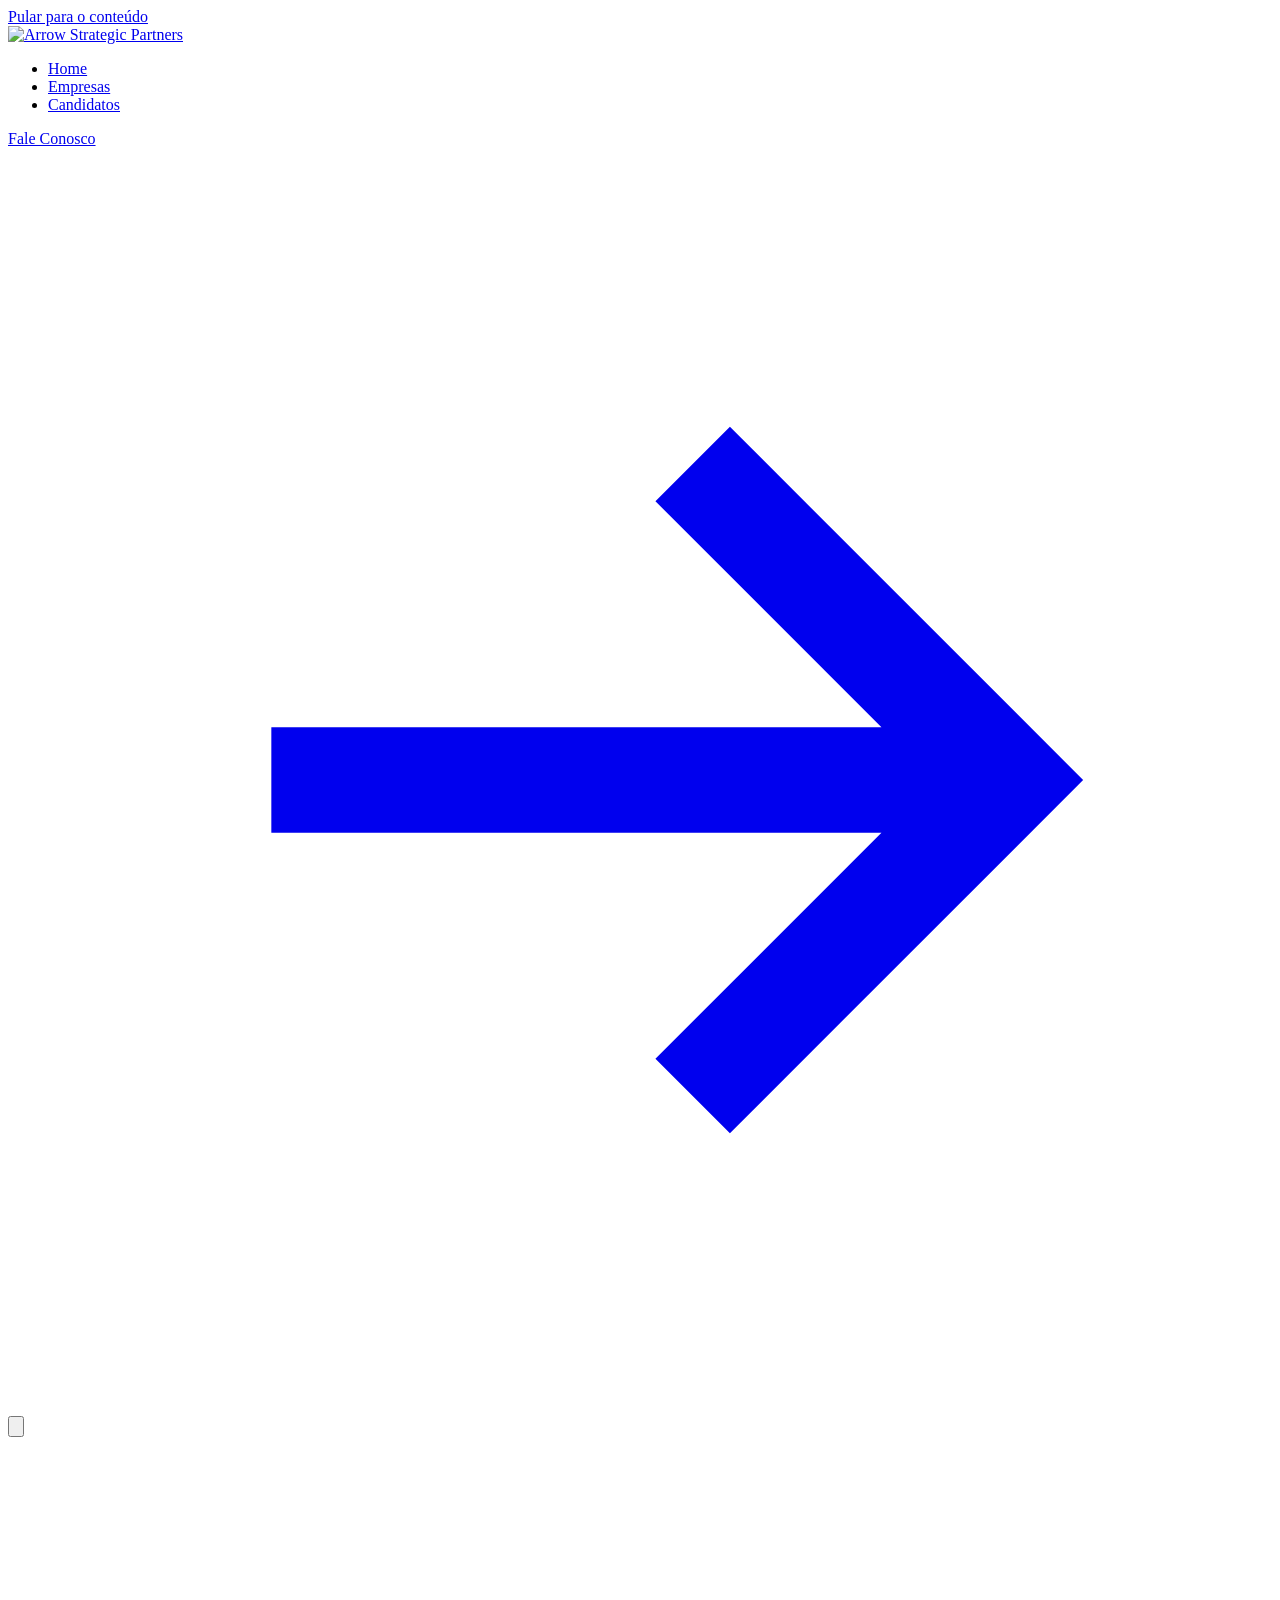
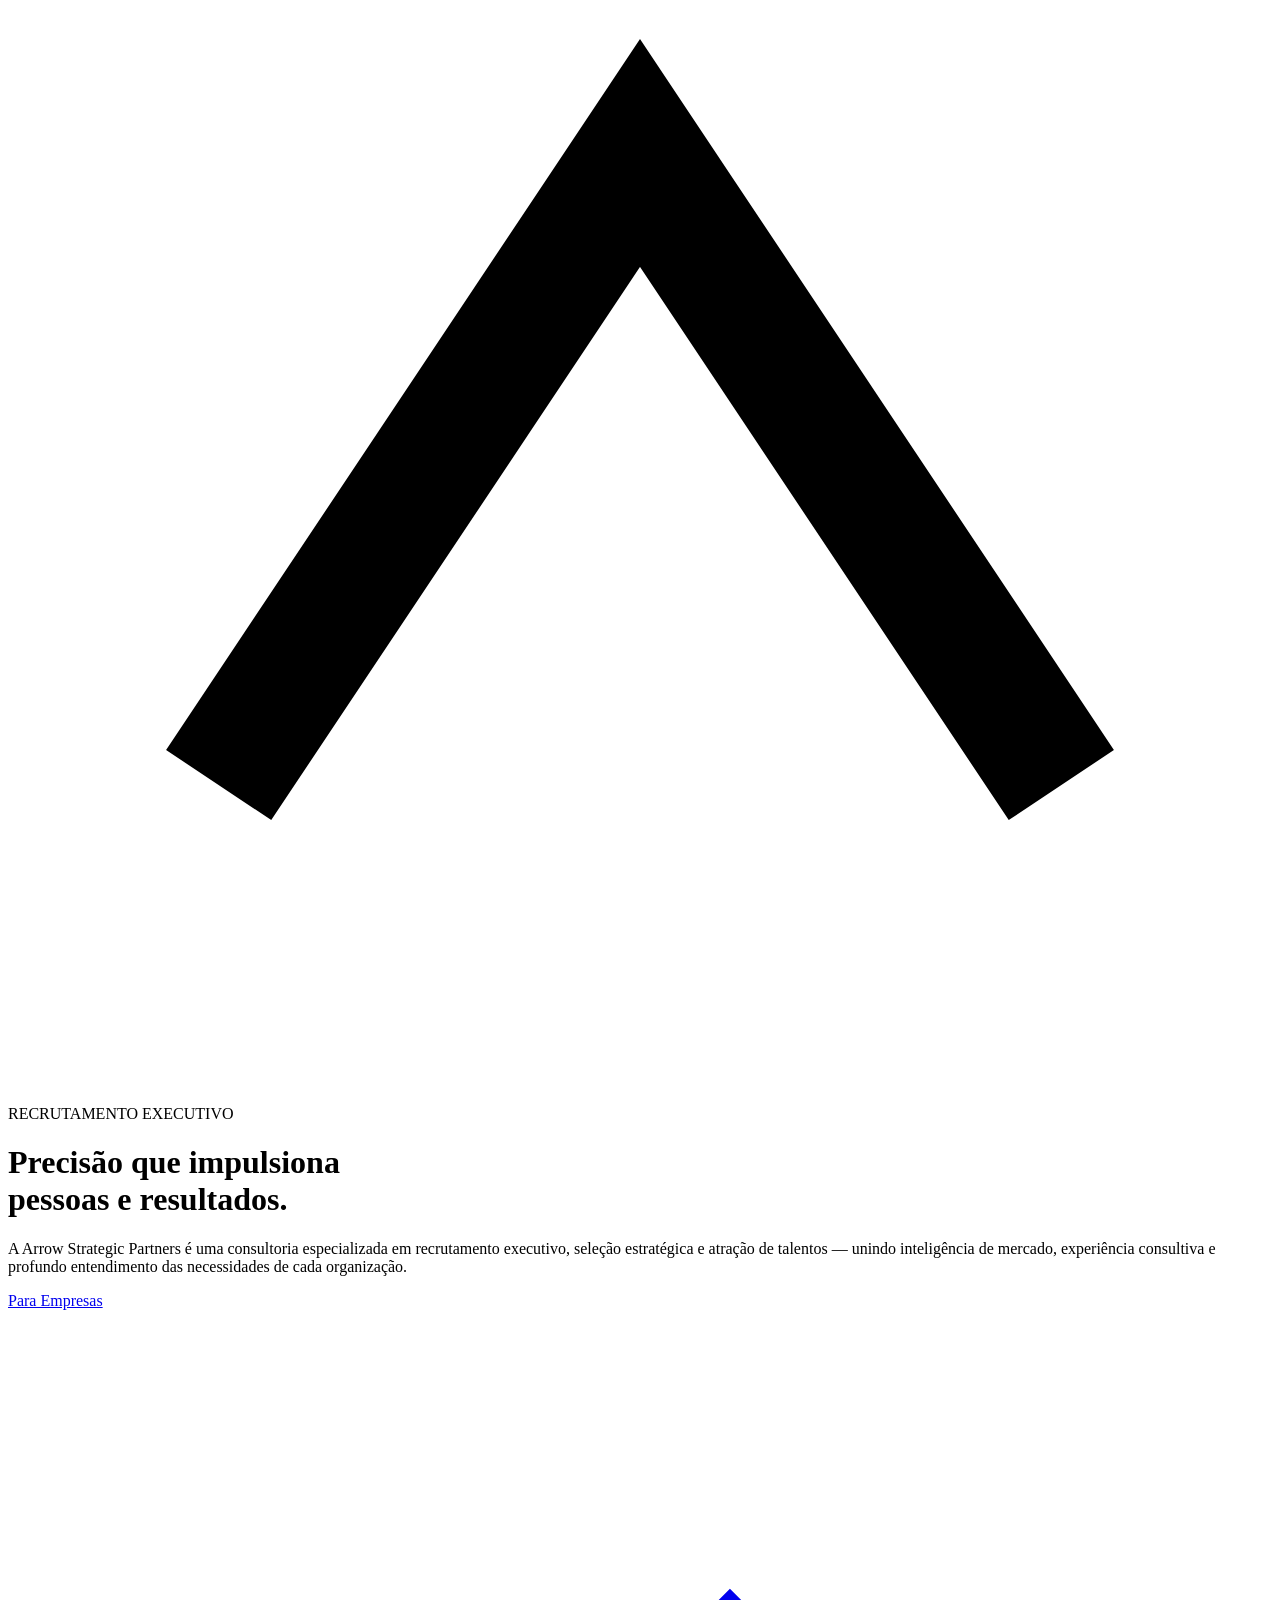
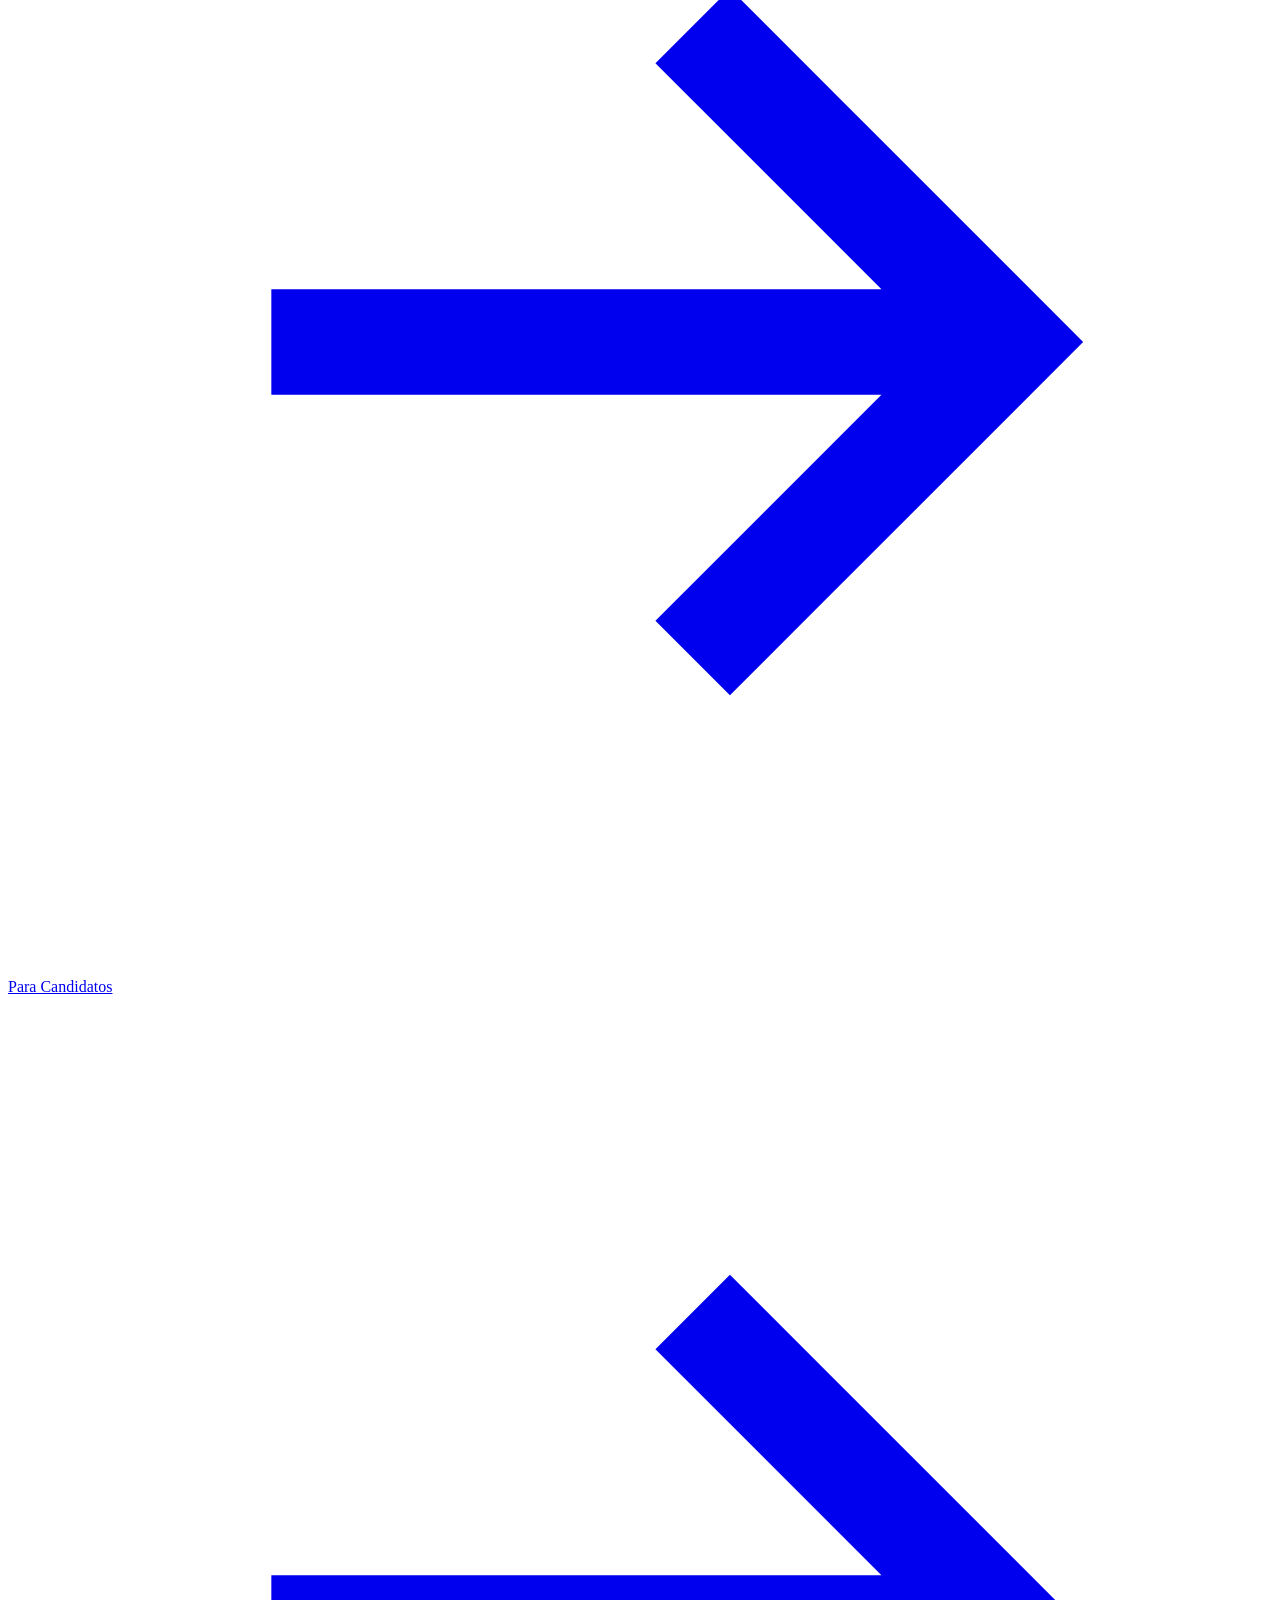
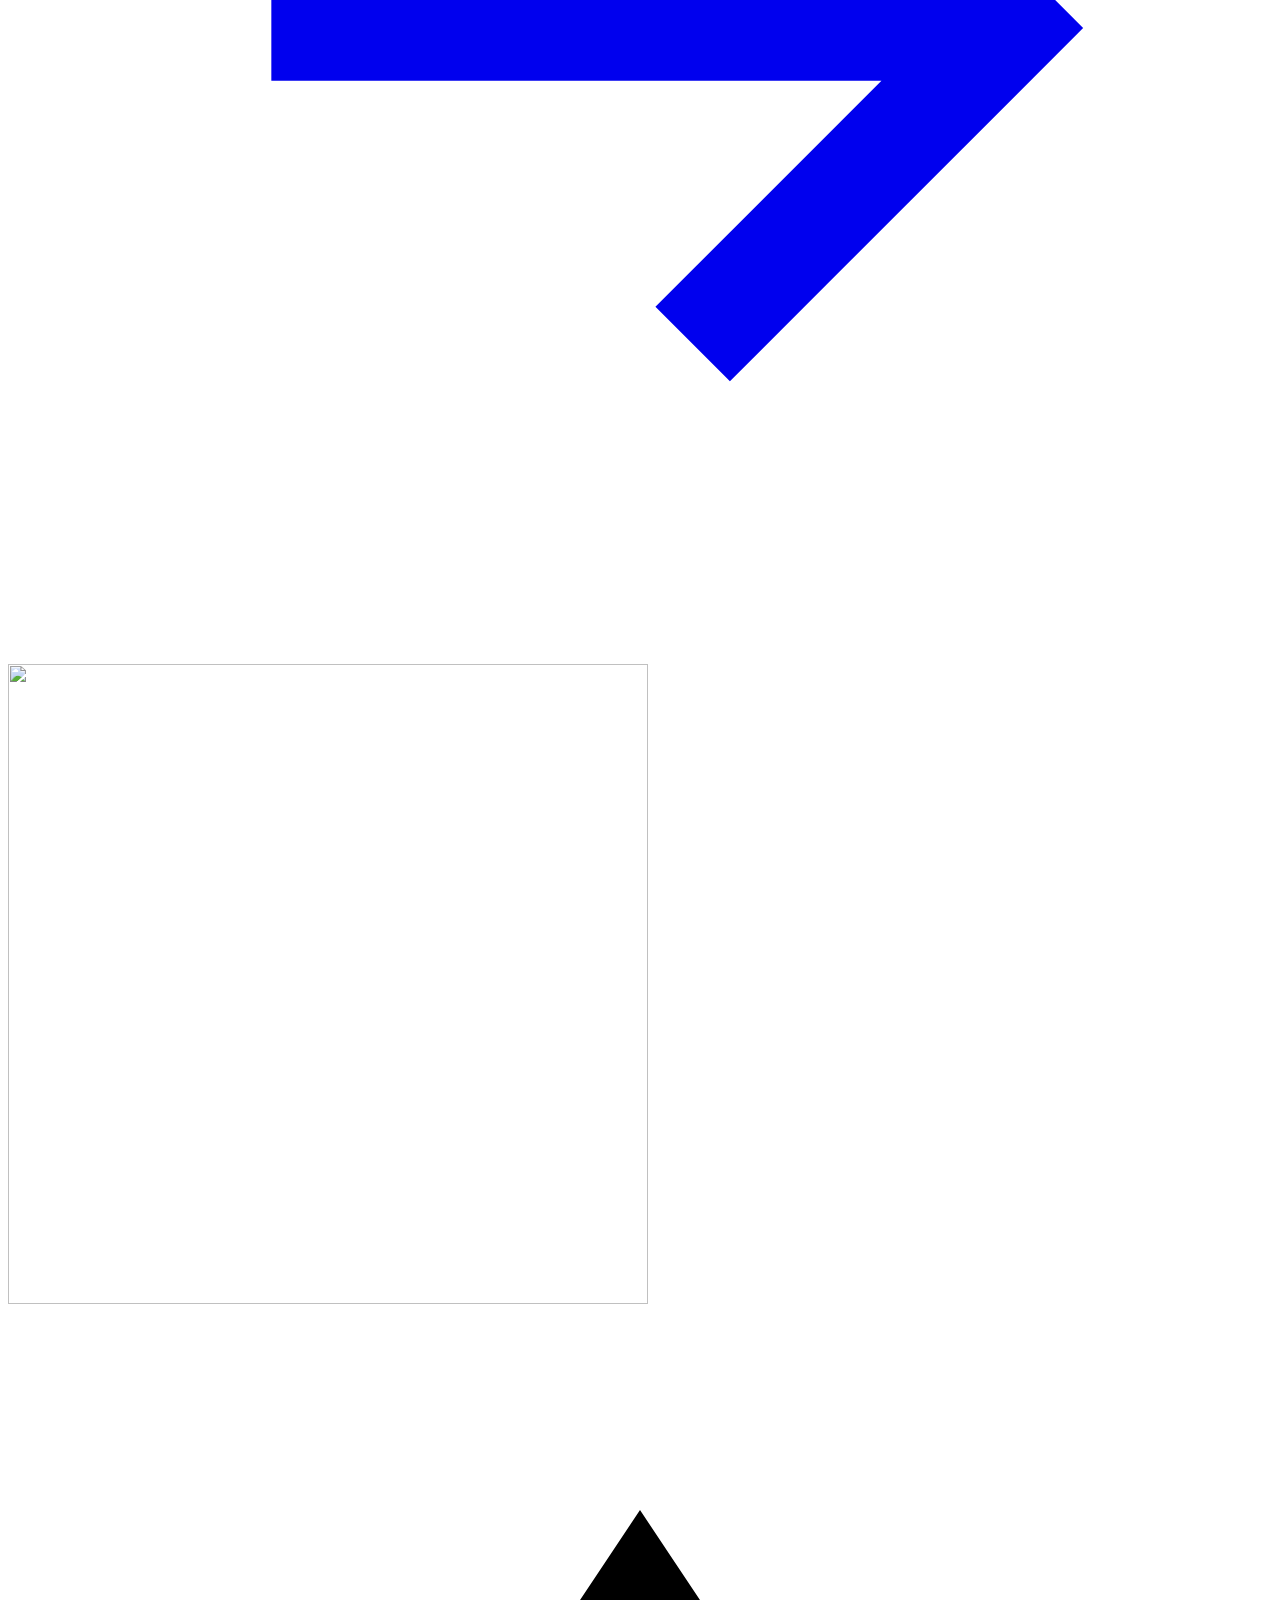
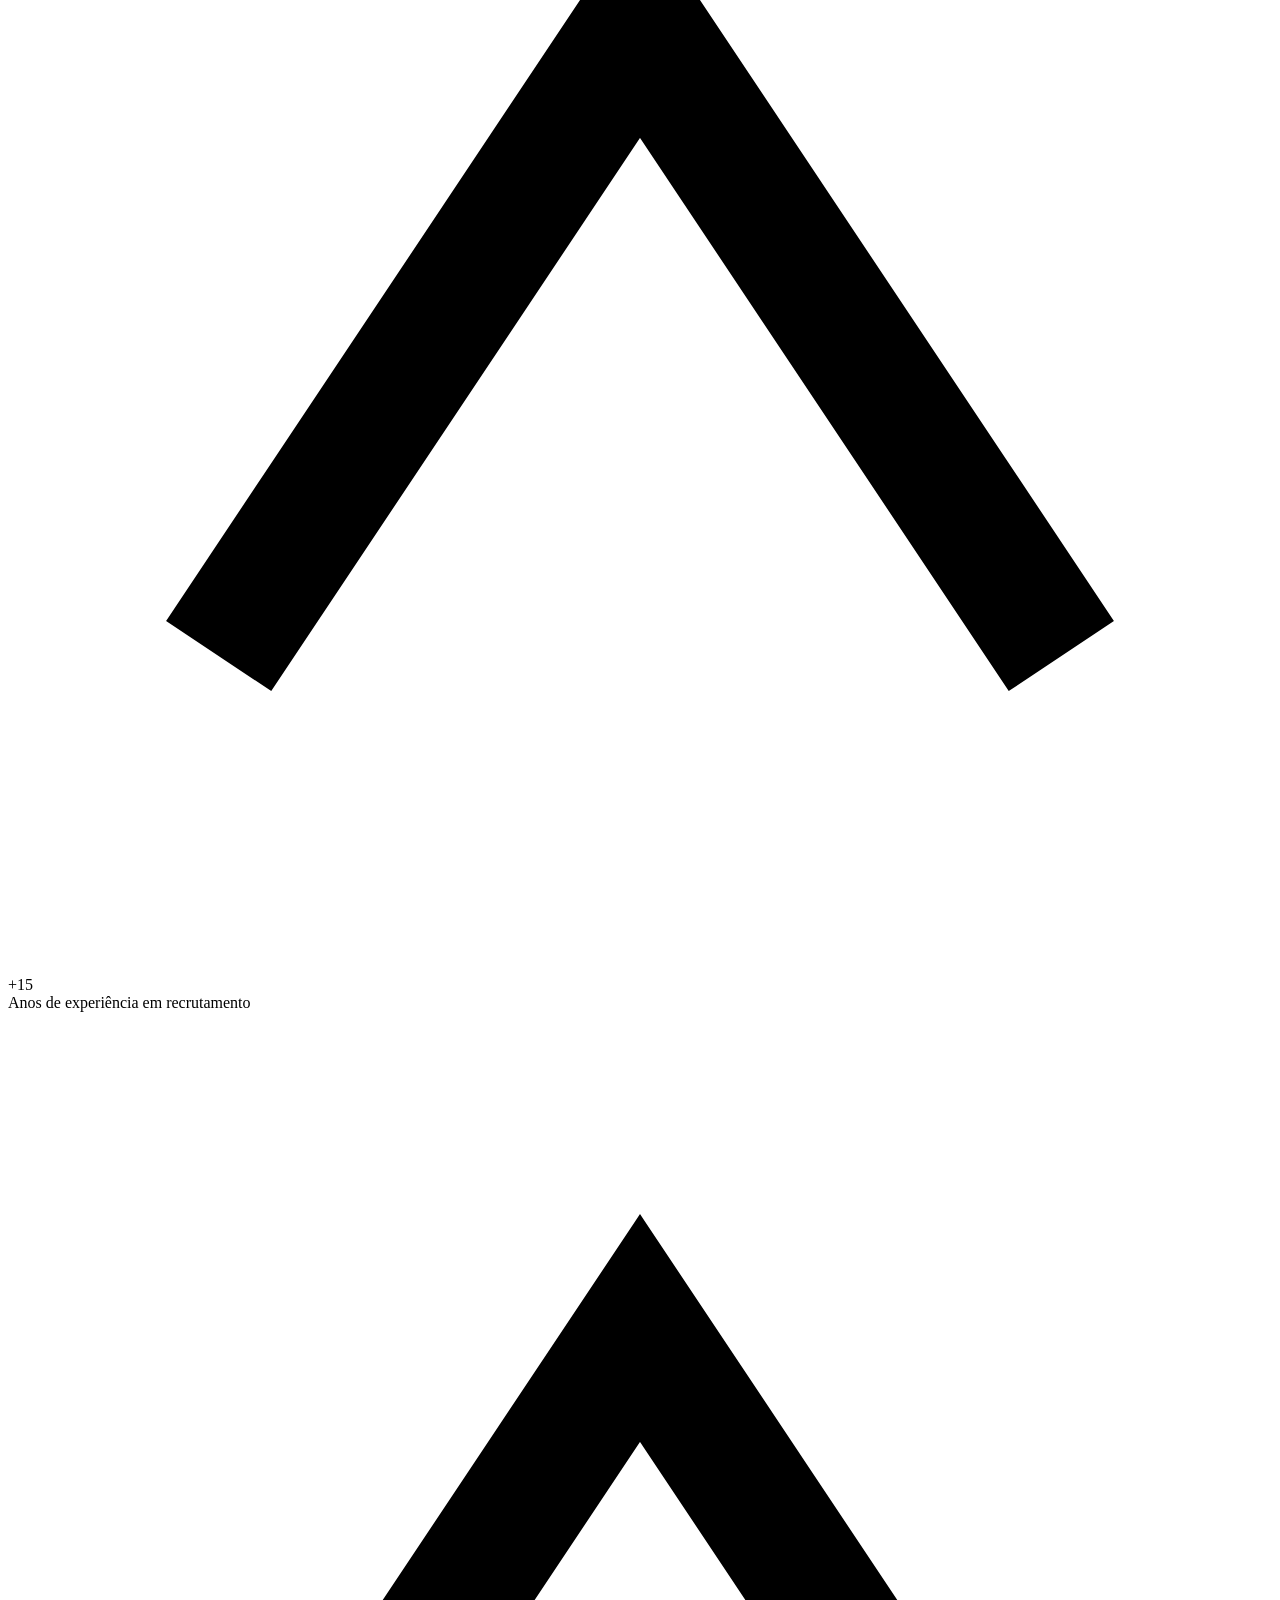
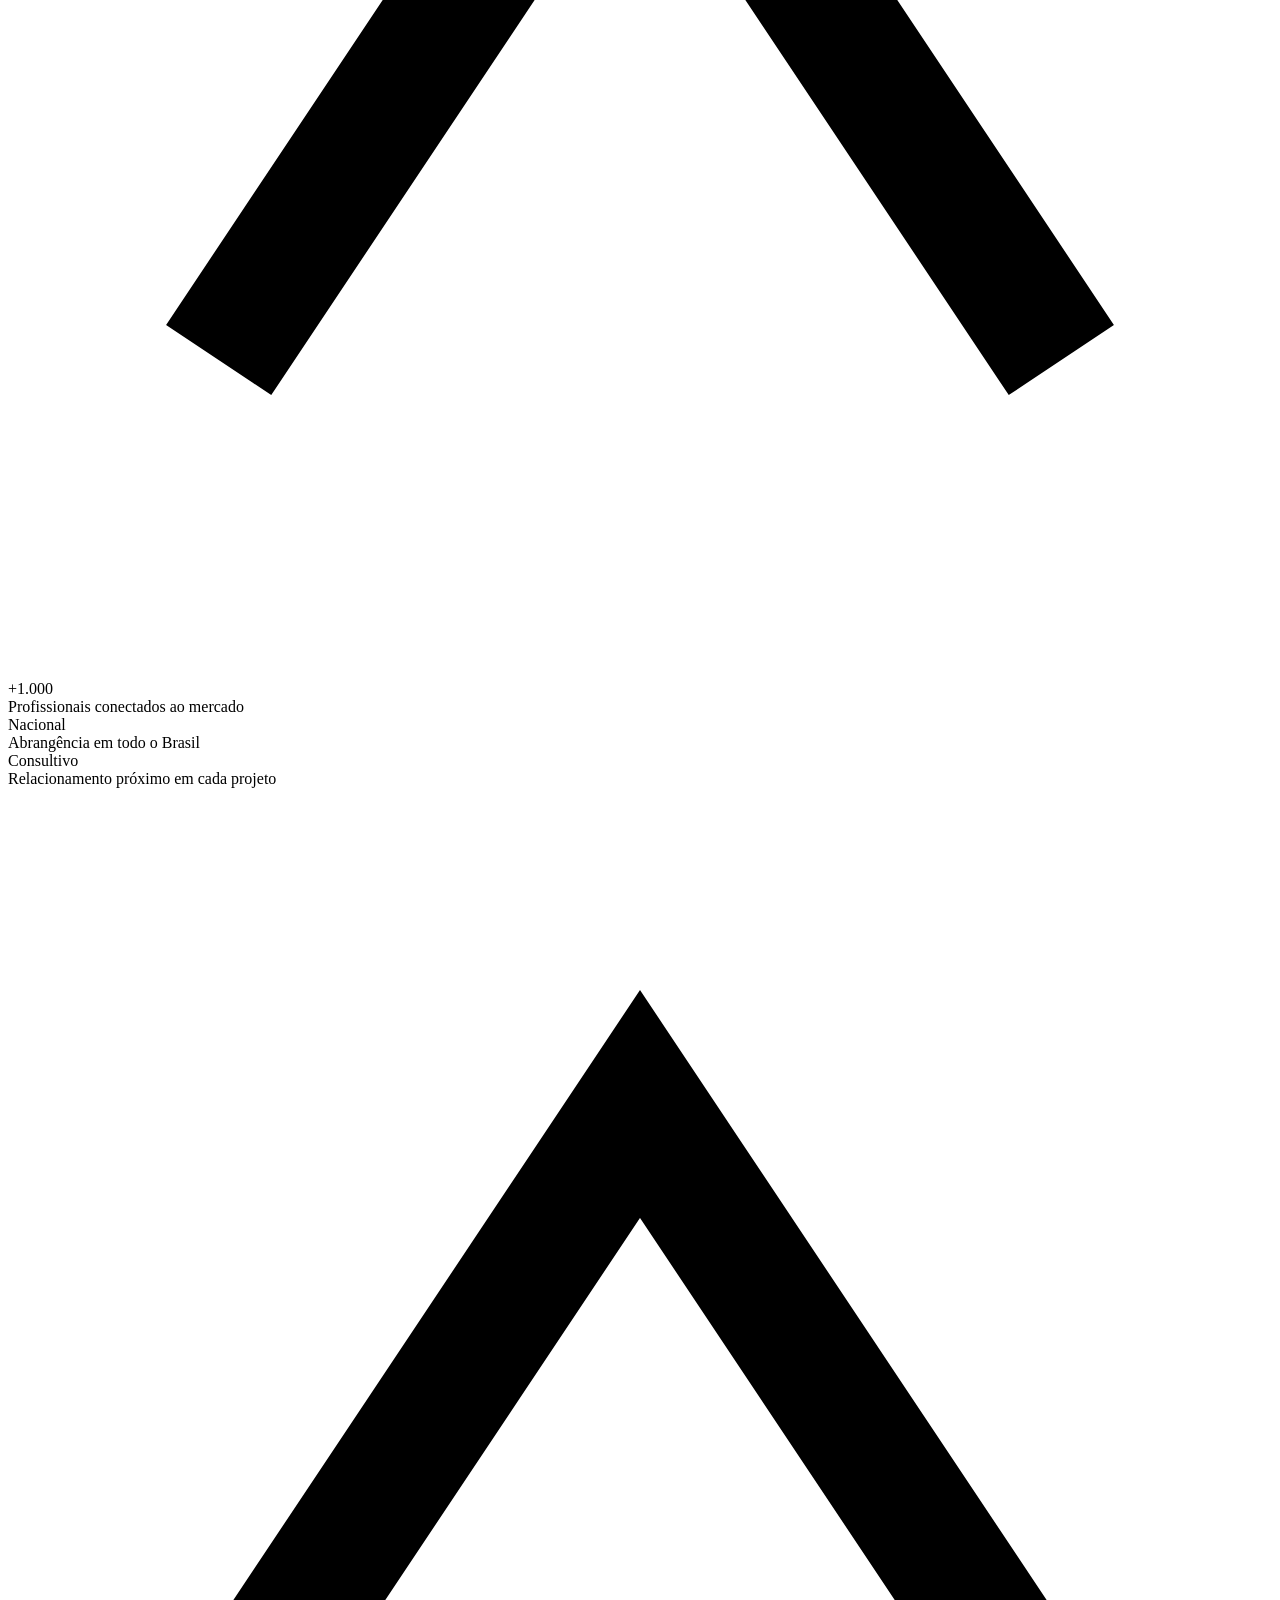
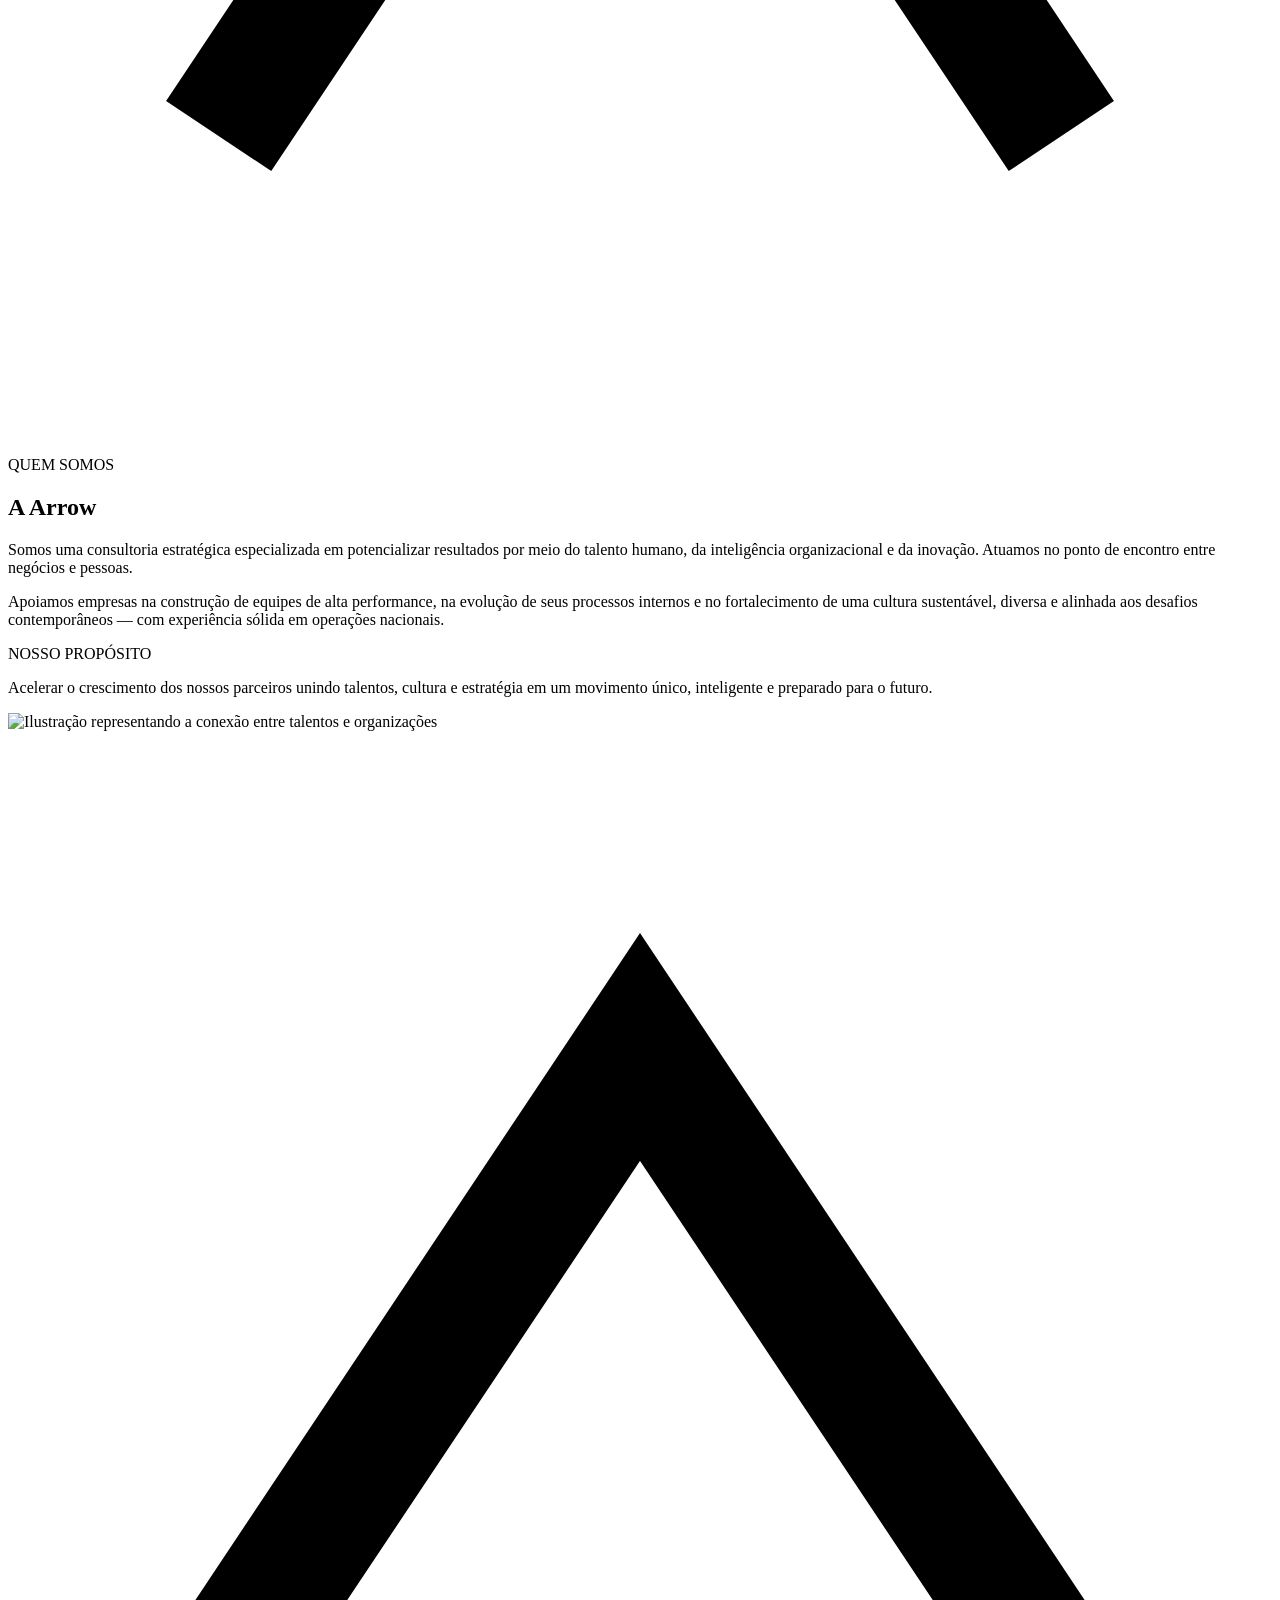
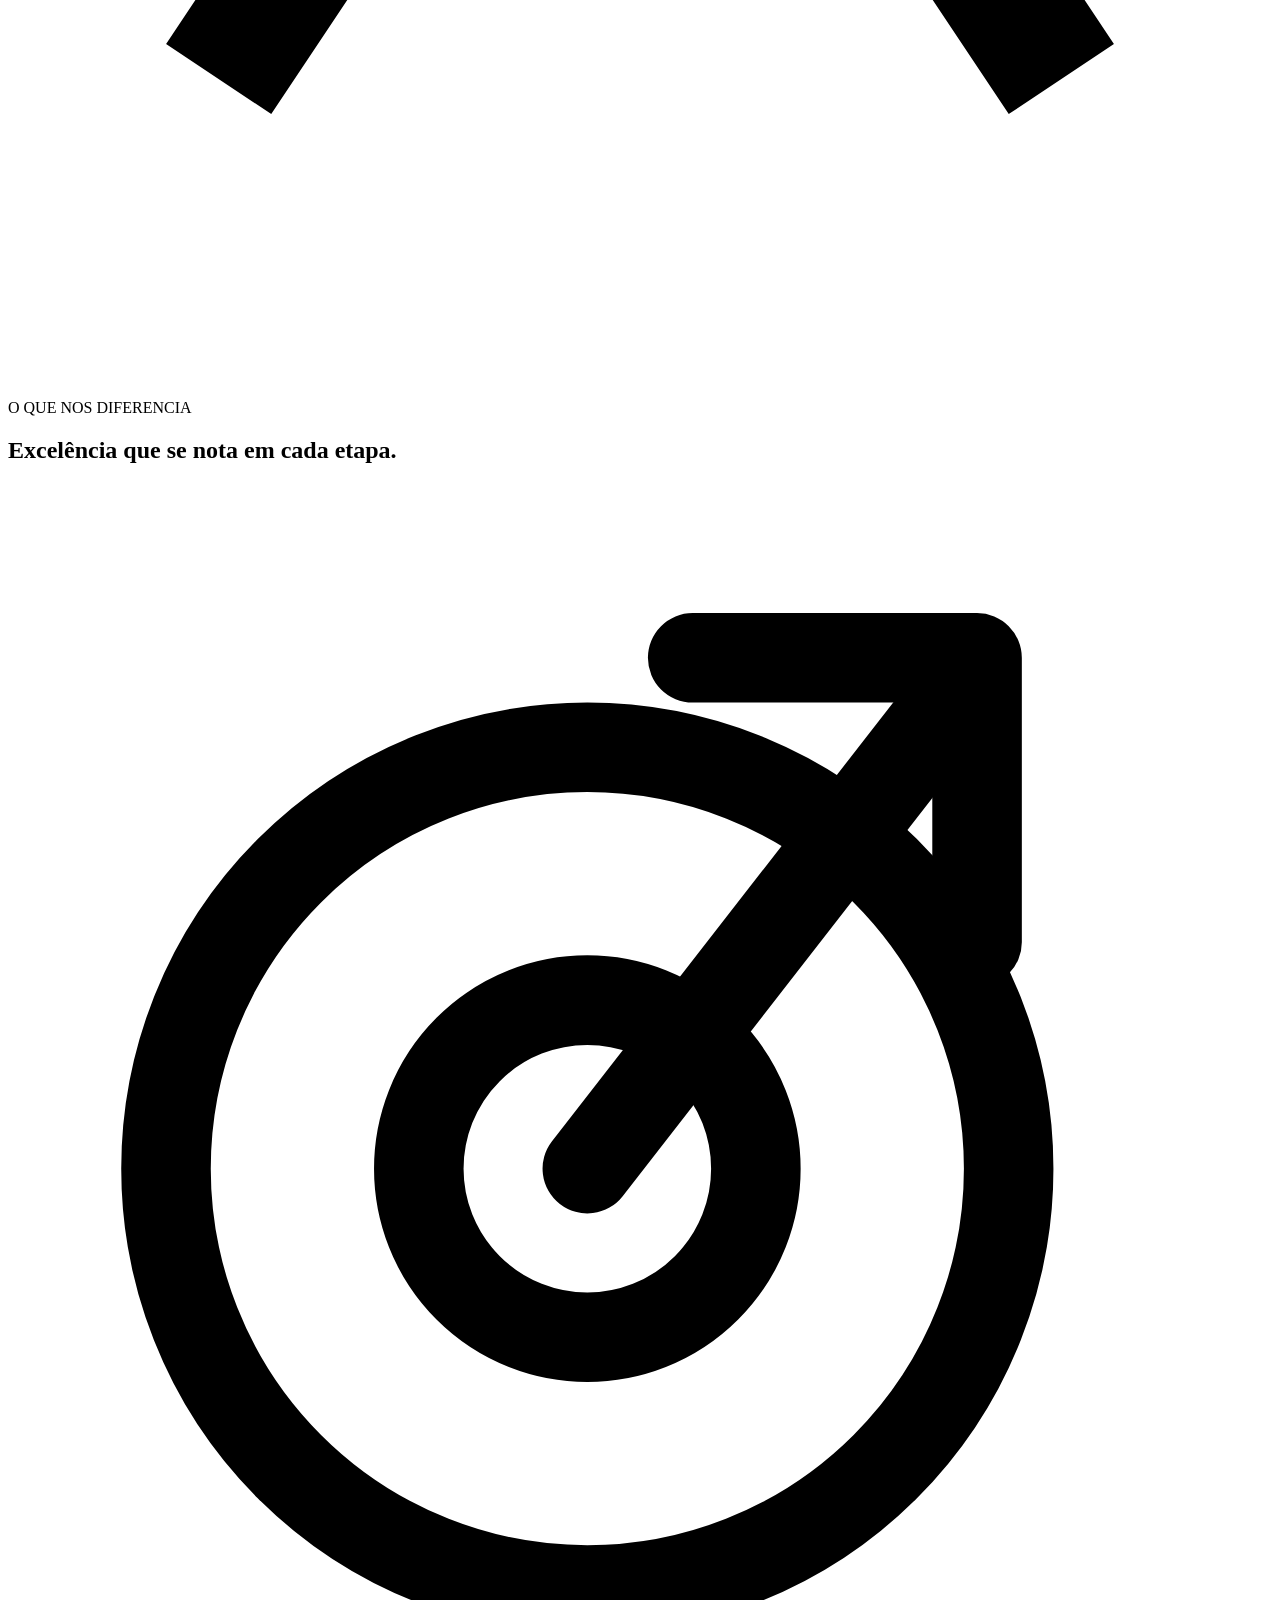
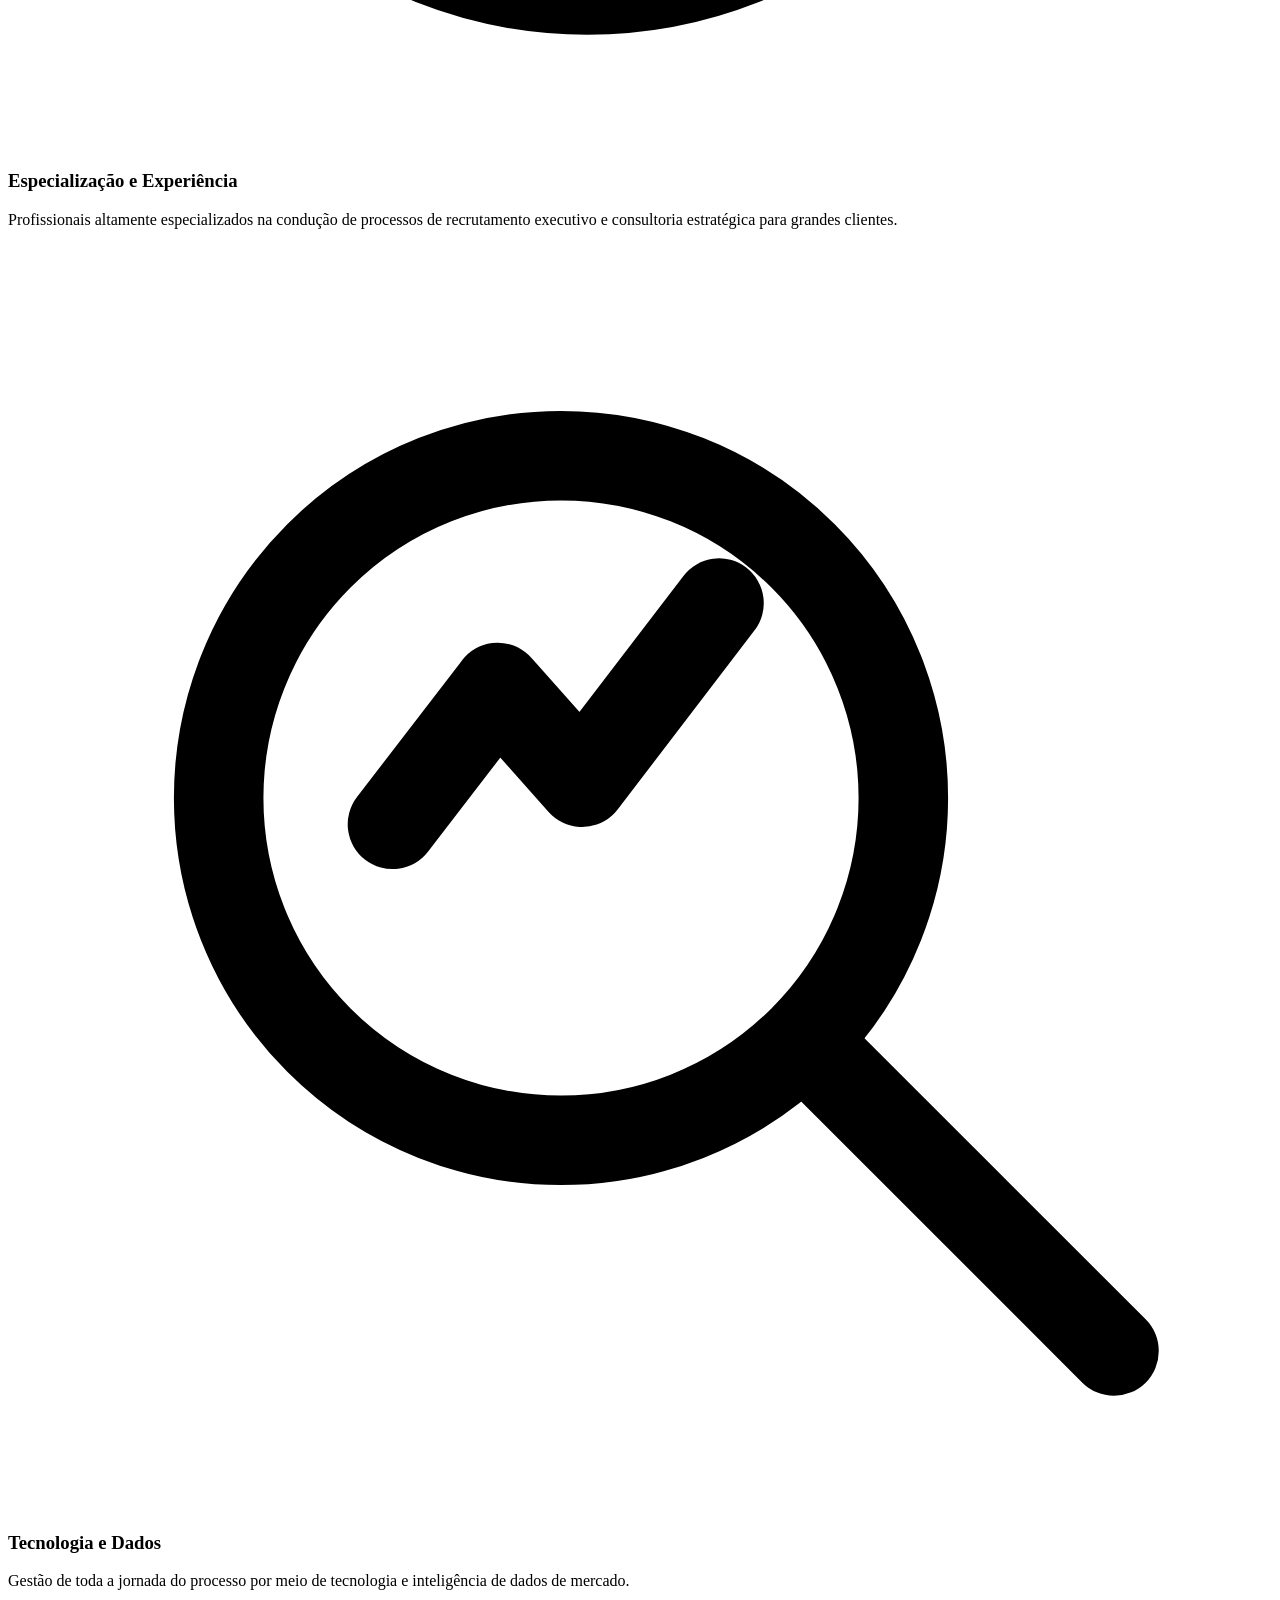
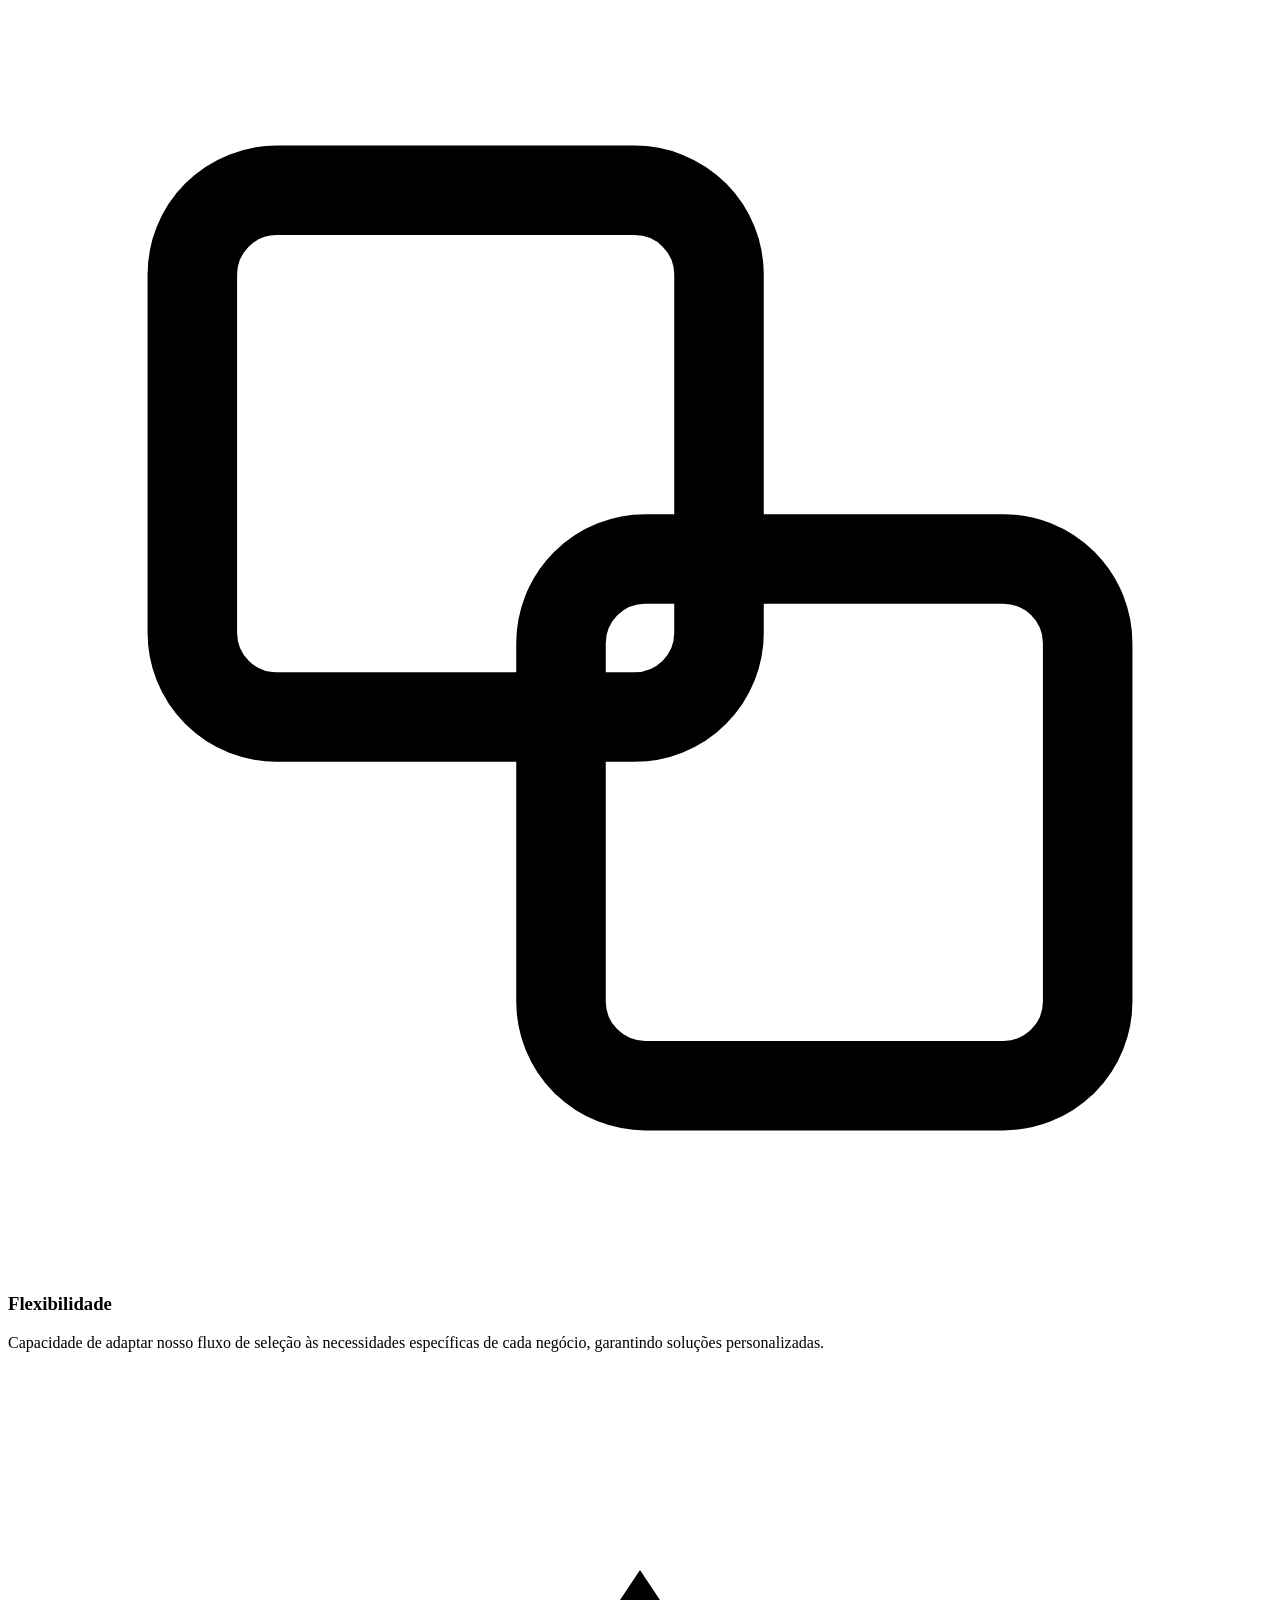
==== index.html @ 495501c6 "Add files via upload" ====
<!DOCTYPE html>
<html lang="pt-BR">
<head>
<meta charset="UTF-8">
<meta name="viewport" content="width=device-width, initial-scale=1.0">
<title>Arrow Strategic Partners | Recrutamento Executivo e Consultoria em R&amp;S</title>
<meta name="description" content="Consultoria especializada em recrutamento executivo, seleção estratégica e atração de talentos. +15 anos de experiência, atuação nacional e abordagem consultiva.">
<link rel="canonical" href="https://www.arrowsp.com.br/">

<!-- Open Graph / Social -->
<meta property="og:type" content="website">
<meta property="og:site_name" content="Arrow Strategic Partners">
<meta property="og:locale" content="pt_BR">
<meta property="og:title" content="Arrow Strategic Partners | Recrutamento Executivo">
<meta property="og:description" content="Precisão que impulsiona pessoas e resultados. Consultoria especializada em recrutamento executivo, seleção estratégica e atração de talentos.">
<meta property="og:url" content="https://www.arrowsp.com.br/">
<meta property="og:image" content="https://www.arrowsp.com.br/assets/og-image.jpg">
<meta name="twitter:card" content="summary_large_image">
<meta name="twitter:title" content="Arrow Strategic Partners | Recrutamento Executivo">
<meta name="twitter:description" content="Precisão que impulsiona pessoas e resultados.">
<meta name="twitter:image" content="https://www.arrowsp.com.br/assets/og-image.jpg">

<!-- Favicons -->
<link rel="icon" href="assets/favicon.ico" sizes="any">
<link rel="icon" href="assets/favicon-32x32.png" type="image/png" sizes="32x32">
<link rel="icon" href="assets/favicon-16x16.png" type="image/png" sizes="16x16">
<link rel="apple-touch-icon" href="assets/apple-touch-icon.png">
<meta name="theme-color" content="#152E48">

<link rel="preconnect" href="https://fonts.googleapis.com">
<link rel="preconnect" href="https://fonts.gstatic.com" crossorigin>
<link href="https://fonts.googleapis.com/css2?family=Fraunces:ital,opsz,wght@0,9..144,400;0,9..144,500;0,9..144,600;1,9..144,500&family=Cinzel:wght@500;600&family=Inter:wght@400;500;600;700&display=swap" rel="stylesheet">
<link rel="stylesheet" href="css/style.css">

<script type="application/ld+json">
{
  "@context": "https://schema.org",
  "@type": "EmploymentAgency",
  "name": "Arrow Strategic Partners",
  "alternateName": "Arrow SP",
  "url": "https://www.arrowsp.com.br/",
  "logo": "https://www.arrowsp.com.br/assets/logo.png",
  "image": "https://www.arrowsp.com.br/assets/og-image.jpg",
  "description": "Consultoria especializada em recrutamento executivo, seleção estratégica e atração de talentos.",
  "telephone": "+5511933197333",
  "email": "consultoria@arrowsp.com.br",
  "areaServed": { "@type": "Country", "name": "Brasil" },
  "sameAs": ["https://www.linkedin.com/company/arrow-strategic-partners/"]
}
</script>
</head>
<body>

<a class="skip-link" href="#main">Pular para o conteúdo</a>

<header class="site-header">
  <div class="header-inner">
    <a class="brand" href="index.html" aria-label="Arrow Strategic Partners — página inicial">
      <img src="assets/logo.png" alt="Arrow Strategic Partners" width="228" height="152" style="height:38px;width:auto;">
    </a>
    <nav class="main-nav" id="mainNav" aria-label="Navegação principal">
      <ul class="nav-links">
        <li><a href="index.html" aria-current="page">Home</a></li>
        <li><a href="empresas.html">Empresas</a></li>
        <li><a href="candidatos.html">Candidatos</a></li>
      </ul>
      <div class="header-cta">
        <a class="btn btn-gold btn-sm" href="https://wa.me/5511933197333" target="_blank" rel="noopener">
          Fale Conosco
          <svg viewBox="0 0 24 24" fill="none" stroke="currentColor" stroke-width="2"><path d="M5 12h14M13 6l6 6-6 6"/></svg>
        </a>
      </div>
    </nav>
    <button class="menu-toggle" id="menuToggle" aria-label="Abrir menu" aria-expanded="false" aria-controls="mainNav">
      <svg viewBox="0 0 24 24" fill="none" stroke="currentColor" stroke-width="2"><path d="M3 6h18M3 12h18M3 18h18"/></svg>
    </button>
  </div>
</header>

<main id="main">

  <div class="hero">
    <div class="wrap hero-inner">
      <span class="eyebrow">
        <svg viewBox="0 0 24 24" fill="none" stroke="currentColor" stroke-width="2.4"><path d="M4 18L12 6l8 12"/></svg>
        RECRUTAMENTO EXECUTIVO
      </span>
      <h1>Precisão que impulsiona<br>pessoas e resultados.</h1>
      <p class="lead">A Arrow Strategic Partners é uma consultoria especializada em recrutamento executivo, seleção estratégica e atração de talentos — unindo inteligência de mercado, experiência consultiva e profundo entendimento das necessidades de cada organização.</p>
      <div class="hero-ctas">
        <a class="btn btn-primary" href="empresas.html">
          Para Empresas
          <svg viewBox="0 0 24 24" fill="none" stroke="currentColor" stroke-width="2"><path d="M5 12h14M13 6l6 6-6 6"/></svg>
        </a>
        <a class="btn btn-outline" href="candidatos.html">
          Para Candidatos
          <svg viewBox="0 0 24 24" fill="none" stroke="currentColor" stroke-width="2"><path d="M5 12h14M13 6l6 6-6 6"/></svg>
        </a>
      </div>
    </div>
    <img class="hero-mark" src="assets/img/hero-pattern.svg" alt="" aria-hidden="true" width="640" height="640">
  </div>

  <div class="stats-strip">
    <div class="stats-grid">
      <div class="stat-item">
        <div class="stat-num"><svg viewBox="0 0 24 24" fill="none" stroke="currentColor" stroke-width="2.4"><path d="M4 18L12 6l8 12"/></svg>+15</div>
        <div class="stat-label">Anos de experiência em recrutamento</div>
      </div>
      <div class="stat-item">
        <div class="stat-num"><svg viewBox="0 0 24 24" fill="none" stroke="currentColor" stroke-width="2.4"><path d="M4 18L12 6l8 12"/></svg>+1.000</div>
        <div class="stat-label">Profissionais conectados ao mercado</div>
      </div>
      <div class="stat-item">
        <div class="stat-num">Nacional</div>
        <div class="stat-label">Abrangência em todo o Brasil</div>
      </div>
      <div class="stat-item">
        <div class="stat-num">Consultivo</div>
        <div class="stat-label">Relacionamento próximo em cada projeto</div>
      </div>
    </div>
  </div>

  <section>
    <div class="wrap about-grid">
      <div>
        <span class="eyebrow">
          <svg viewBox="0 0 24 24" fill="none" stroke="currentColor" stroke-width="2.4"><path d="M4 18L12 6l8 12"/></svg>
          QUEM SOMOS
        </span>
        <h2>A Arrow</h2>
        <p>Somos uma consultoria estratégica especializada em potencializar resultados por meio do talento humano, da inteligência organizacional e da inovação. Atuamos no ponto de encontro entre negócios e pessoas.</p>
        <p>Apoiamos empresas na construção de equipes de alta performance, na evolução de seus processos internos e no fortalecimento de uma cultura sustentável, diversa e alinhada aos desafios contemporâneos — com experiência sólida em operações nacionais.</p>
        <div class="purpose-card">
          <span class="eyebrow">NOSSO PROPÓSITO</span>
          <p>Acelerar o crescimento dos nossos parceiros unindo talentos, cultura e estratégia em um movimento único, inteligente e preparado para o futuro.</p>
        </div>
      </div>
      <div class="about-media">
        <img src="assets/img/about-network.svg" alt="Ilustração representando a conexão entre talentos e organizações" width="480" height="420">
      </div>
    </div>
  </section>

  <section class="band-dark">
    <div class="wrap">
      <div class="section-head">
        <span class="eyebrow on-dark">
          <svg viewBox="0 0 24 24" fill="none" stroke="currentColor" stroke-width="2.4"><path d="M4 18L12 6l8 12"/></svg>
          O QUE NOS DIFERENCIA
        </span>
        <h2>Excelência que se nota em cada etapa.</h2>
      </div>
      <div class="cards-3">
        <div class="diff-card">
          <div class="icon-badge on-dark">
            <svg viewBox="0 0 24 24" fill="none" stroke="currentColor" stroke-width="1.7" stroke-linecap="round" stroke-linejoin="round"><circle cx="11" cy="13" r="8"/><circle cx="11" cy="13" r="3.2"/><path d="M11 13 18 4"/><path d="M13 3.3 18.4 3.3 18.4 8.7"/></svg>
          </div>
          <h3>Especialização e Experiência</h3>
          <p>Profissionais altamente especializados na condução de processos de recrutamento executivo e consultoria estratégica para grandes clientes.</p>
        </div>
        <div class="diff-card">
          <div class="icon-badge on-dark">
            <svg viewBox="0 0 24 24" fill="none" stroke="currentColor" stroke-width="1.7" stroke-linecap="round" stroke-linejoin="round"><circle cx="10.5" cy="10.5" r="6.5"/><path d="M15.3 15.3 21 21"/><path d="M7.3 11l2-2.6 1.6 1.8 2.6-3.4"/></svg>
          </div>
          <h3>Tecnologia e Dados</h3>
          <p>Gestão de toda a jornada do processo por meio de tecnologia e inteligência de dados de mercado.</p>
        </div>
        <div class="diff-card">
          <div class="icon-badge on-dark">
            <svg viewBox="0 0 24 24" fill="none" stroke="currentColor" stroke-width="1.7" stroke-linecap="round" stroke-linejoin="round"><rect x="3.5" y="3.5" width="10" height="10" rx="1.6"/><rect x="10.5" y="10.5" width="10" height="10" rx="1.6"/></svg>
          </div>
          <h3>Flexibilidade</h3>
          <p>Capacidade de adaptar nosso fluxo de seleção às necessidades específicas de cada negócio, garantindo soluções personalizadas.</p>
        </div>
      </div>
    </div>
  </section>

  <section class="bg-soft">
    <div class="wrap">
      <div class="section-head">
        <span class="eyebrow">
          <svg viewBox="0 0 24 24" fill="none" stroke="currentColor" stroke-width="2.4"><path d="M4 18L12 6l8 12"/></svg>
          SETORES DE ATUAÇÃO
        </span>
        <h2>Mercados que atendemos.</h2>
      </div>
      <div class="cards-4">
        <div class="sector-card">
          <div class="sector-media"><img src="assets/img/sector-tecnologia.svg" alt="Setor de Tecnologia e Digital" width="400" height="300" loading="lazy"></div>
          <div class="sector-body"><h3>Tecnologia &amp; Digital</h3></div>
        </div>
        <div class="sector-card">
          <div class="sector-media"><img src="assets/img/sector-financas.svg" alt="Setor de Finanças e Serviços" width="400" height="300" loading="lazy"></div>
          <div class="sector-body"><h3>Finanças &amp; Serviços</h3></div>
        </div>
        <div class="sector-card">
          <div class="sector-media"><img src="assets/img/sector-industria.svg" alt="Setor de Indústria e Engenharia" width="400" height="300" loading="lazy"></div>
          <div class="sector-body"><h3>Indústria &amp; Engenharia</h3></div>
        </div>
        <div class="sector-card">
          <div class="sector-media"><img src="assets/img/sector-varejo.svg" alt="Setor de Varejo e Consumo" width="400" height="300" loading="lazy"></div>
          <div class="sector-body"><h3>Varejo &amp; Consumo</h3></div>
        </div>
      </div>
    </div>
  </section>

  <section>
    <div class="wrap">
      <div class="section-head">
        <span class="eyebrow">
          <svg viewBox="0 0 24 24" fill="none" stroke="currentColor" stroke-width="2.4"><path d="M4 18L12 6l8 12"/></svg>
          VAMOS CONVERSAR?
        </span>
        <h2>Estamos prontos para entender os desafios da sua empresa.</h2>
        <p>Apresentamos soluções personalizadas para impulsionar seus resultados através do talento humano.</p>
      </div>
      <div class="contact-grid">
        <a class="contact-card" href="https://wa.me/5511933197333" target="_blank" rel="noopener">
          <span class="icon-wrap"><svg viewBox="0 0 24 24" fill="currentColor"><path d="M12 2a10 10 0 0 0-8.6 15.1L2 22l5.1-1.3A10 10 0 1 0 12 2zm0 18.2a8.2 8.2 0 0 1-4.2-1.1l-.3-.2-3 .8.8-2.9-.2-.3A8.2 8.2 0 1 1 12 20.2zm4.5-6.1c-.2-.1-1.4-.7-1.7-.8-.2-.1-.4-.1-.6.1-.2.2-.6.8-.8 1-.1.2-.3.2-.5.1-.2-.1-1-.4-1.9-1.2-.7-.6-1.2-1.4-1.3-1.6-.1-.2 0-.4.1-.5.1-.1.2-.3.4-.4.1-.1.2-.3.2-.4.1-.2 0-.3 0-.4-.1-.1-.6-1.4-.8-1.9-.2-.5-.4-.4-.6-.4h-.5c-.2 0-.4.1-.6.3-.2.2-.8.8-.8 1.9s.8 2.2.9 2.4c.1.2 1.6 2.5 3.9 3.4.5.2 1 .4 1.3.5.5.2 1 .1 1.4.1.4-.1 1.4-.6 1.6-1.1.2-.5.2-1 .1-1.1-.1-.1-.2-.2-.4-.3z"/></svg></span>
          <h3>WhatsApp</h3>
          <span>(11) 93319-7333</span>
        </a>
        <a class="contact-card" href="mailto:consultoria@arrowsp.com.br">
          <span class="icon-wrap"><svg viewBox="0 0 24 24" fill="none" stroke="currentColor" stroke-width="2"><rect x="3" y="5" width="18" height="14" rx="2"/><path d="m3 7 9 6 9-6"/></svg></span>
          <h3>E-mail</h3>
          <span>consultoria@arrowsp.com.br</span>
        </a>
        <a class="contact-card" href="https://www.linkedin.com/company/arrow-strategic-partners/" target="_blank" rel="noopener">
          <span class="icon-wrap"><svg viewBox="0 0 24 24" fill="currentColor"><path d="M4.98 3.5a2.5 2.5 0 1 1 0 5 2.5 2.5 0 0 1 0-5zM3 9h4v12H3zM9 9h3.8v1.7h.05c.53-1 1.83-2.05 3.77-2.05C20.5 8.65 21 11 21 14.1V21h-4v-6.2c0-1.48-.03-3.4-2.07-3.4-2.07 0-2.38 1.62-2.38 3.3V21H9z"/></svg></span>
          <h3>LinkedIn</h3>
          <span>Arrow Strategic Partners</span>
        </a>
      </div>
    </div>
  </section>

</main>

<footer class="site-footer">
  <div class="wrap">
    <div class="footer-top">
      <div>
        <div class="footer-brand">
          <svg viewBox="0 0 24 24" fill="none" stroke="currentColor" stroke-width="2.4"><path d="M4 18L12 6l8 12"/></svg>
          ARROW STRATEGIC PARTNERS
        </div>
        <p class="footer-tag">Precisão que impulsiona pessoas e resultados.</p>
      </div>
      <div class="footer-col">
        <h4>Navegação</h4>
        <ul>
          <li><a href="index.html">Home</a></li>
          <li><a href="empresas.html">Empresas</a></li>
          <li><a href="candidatos.html">Candidatos</a></li>
        </ul>
      </div>
      <div class="footer-col">
        <h4>Contato</h4>
        <ul>
          <li><a href="https://wa.me/5511933197333" target="_blank" rel="noopener">(11) 93319-7333</a></li>
          <li><a href="mailto:consultoria@arrowsp.com.br">consultoria@arrowsp.com.br</a></li>
        </ul>
      </div>
    </div>
    <div class="footer-bottom">
      <p>© 2026 Arrow Strategic Partners Consultoria. Todos os direitos reservados.</p>
      <div class="social-row">
        <a href="https://www.linkedin.com/company/arrow-strategic-partners/" target="_blank" rel="noopener" aria-label="LinkedIn">
          <svg viewBox="0 0 24 24" fill="currentColor"><path d="M4.98 3.5a2.5 2.5 0 1 1 0 5 2.5 2.5 0 0 1 0-5zM3 9h4v12H3zM9 9h3.8v1.7h.05c.53-1 1.83-2.05 3.77-2.05C20.5 8.65 21 11 21 14.1V21h-4v-6.2c0-1.48-.03-3.4-2.07-3.4-2.07 0-2.38 1.62-2.38 3.3V21H9z"/></svg>
        </a>
        <a href="https://wa.me/5511933197333" target="_blank" rel="noopener" aria-label="WhatsApp">
          <svg viewBox="0 0 24 24" fill="currentColor"><path d="M12 2a10 10 0 0 0-8.6 15.1L2 22l5.1-1.3A10 10 0 1 0 12 2zm0 18.2a8.2 8.2 0 0 1-4.2-1.1l-.3-.2-3 .8.8-2.9-.2-.3A8.2 8.2 0 1 1 12 20.2z"/></svg>
        </a>
      </div>
    </div>
  </div>
</footer>

<script src="js/main.js"></script>
</body>
</html>
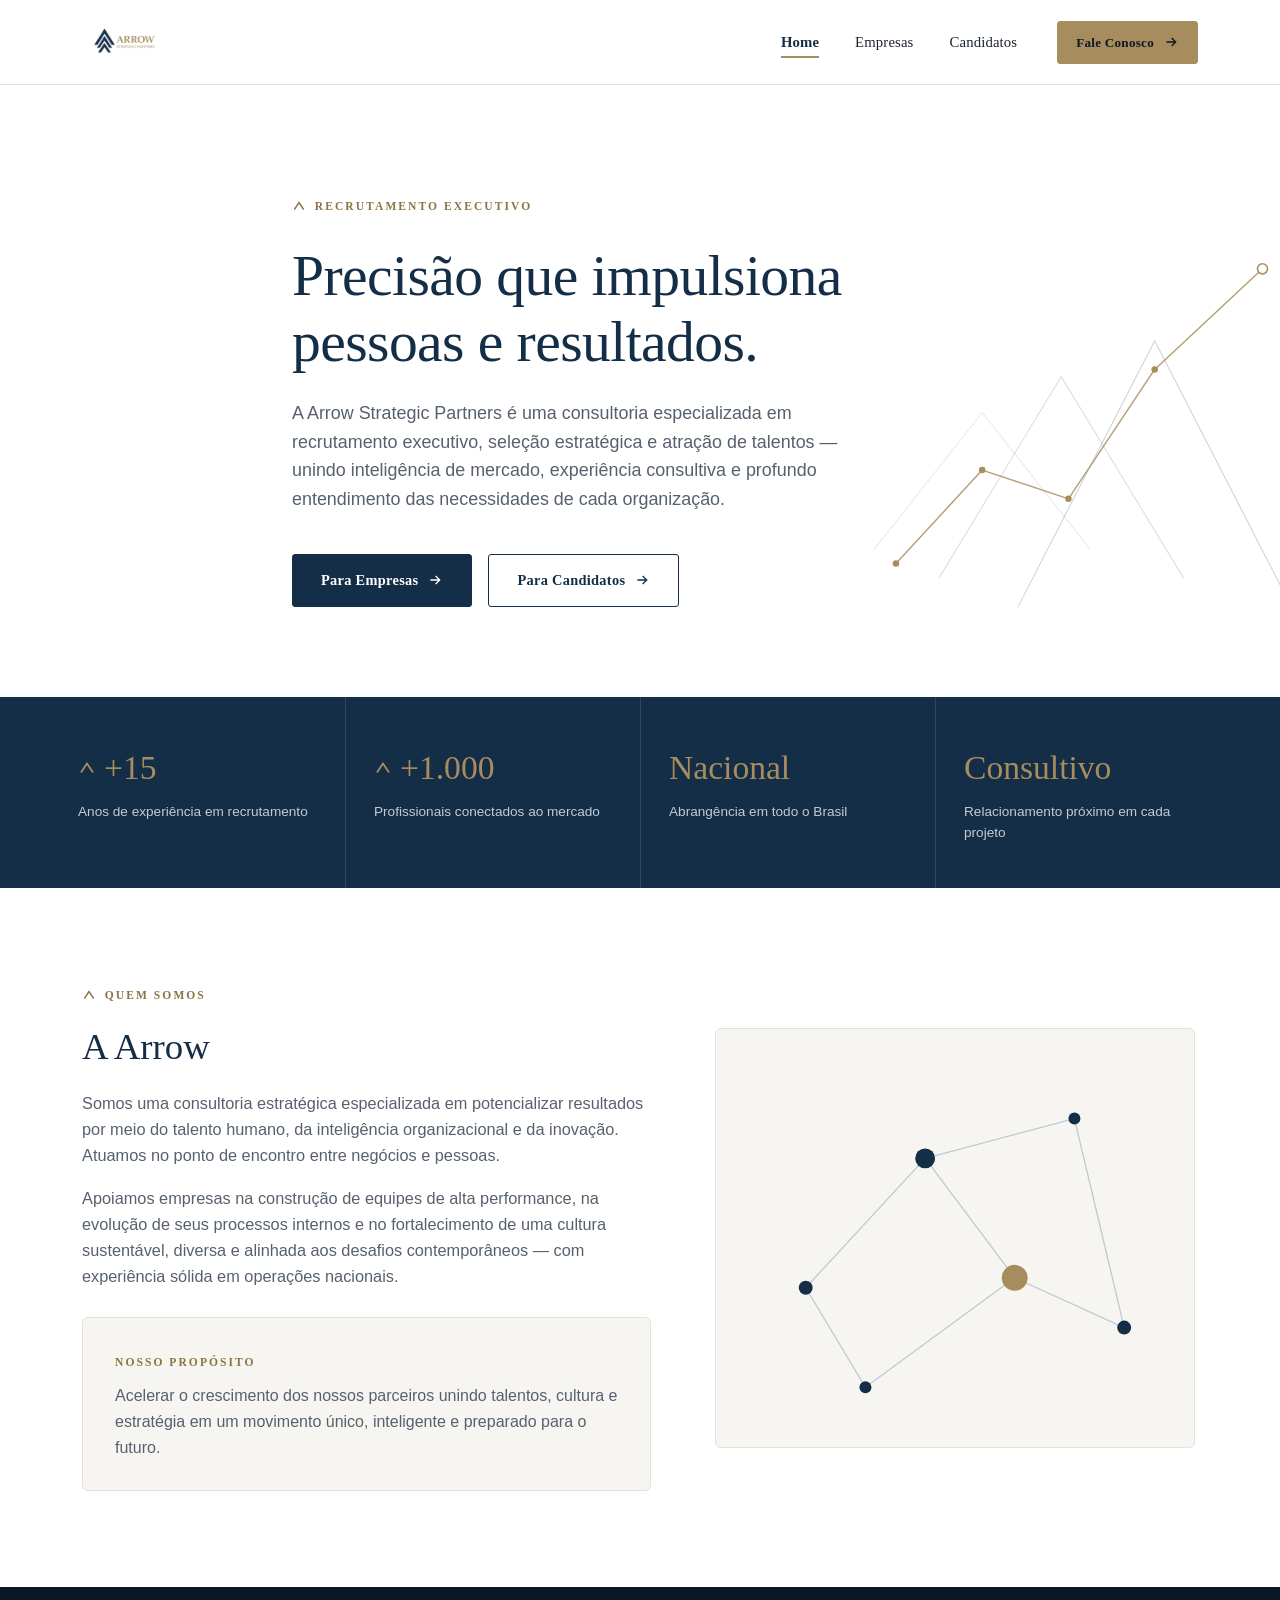
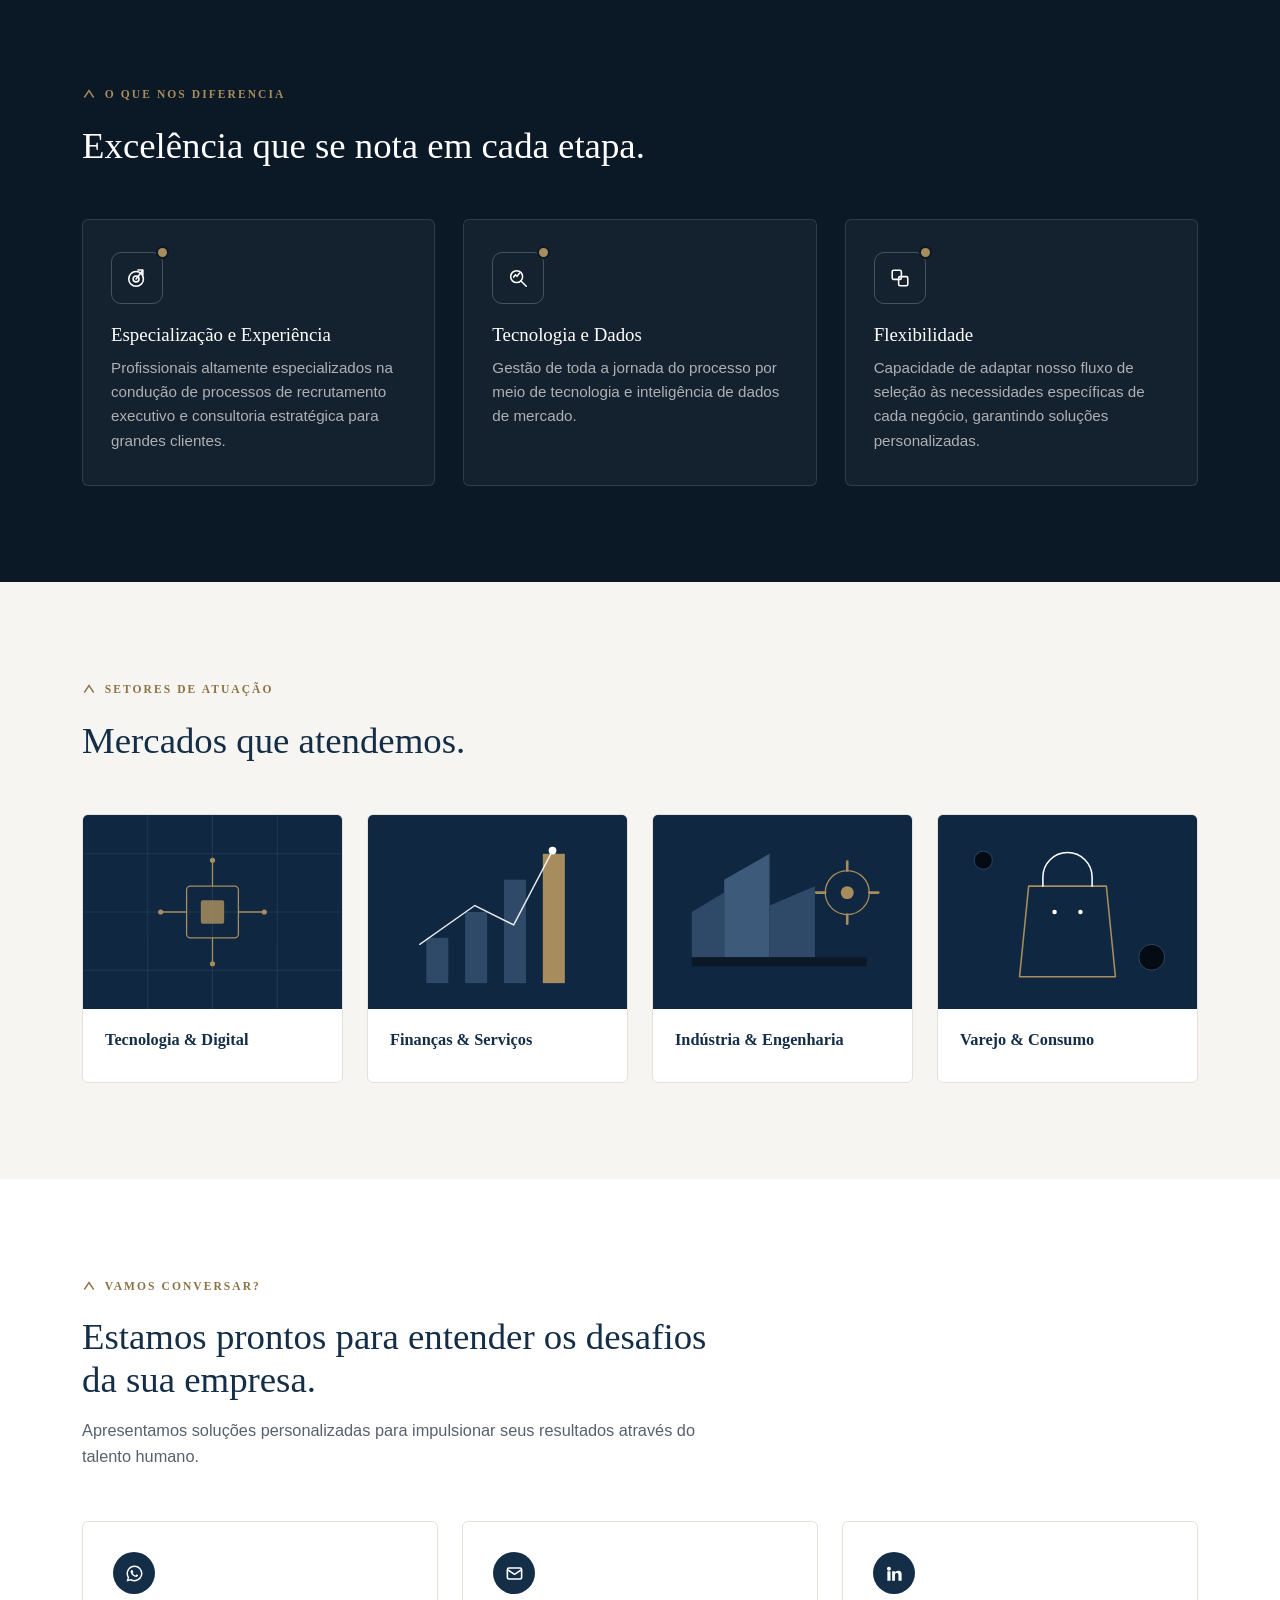
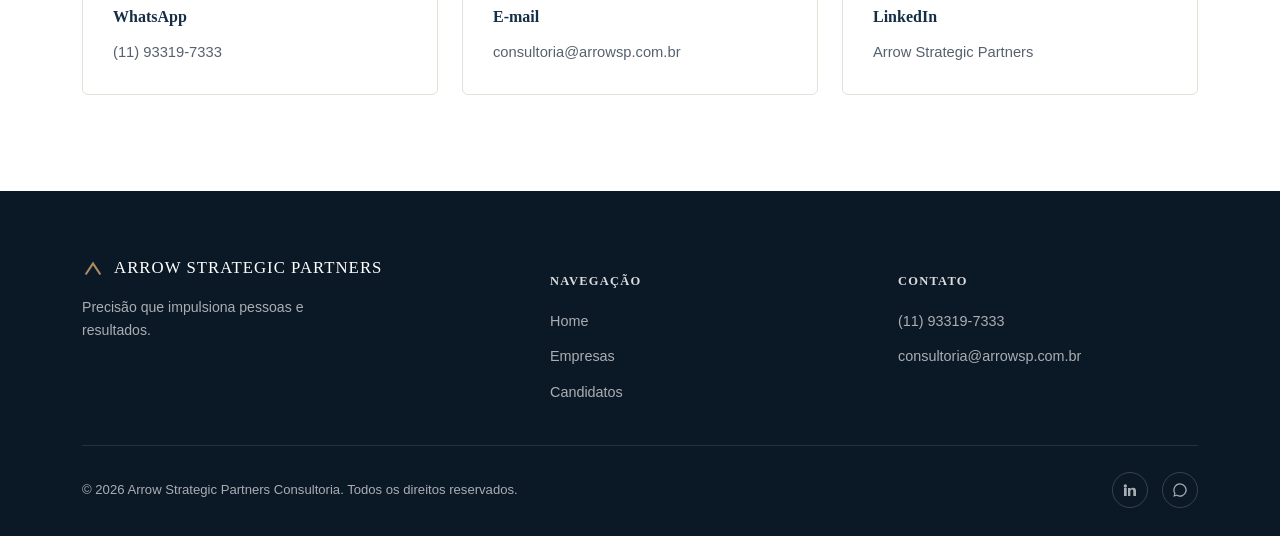
==== commit 3abc681f: "Add files via upload" ====
--- a/index.html
+++ b/index.html
@@ -56,7 +56,7 @@
 <header class="site-header">
   <div class="header-inner">
     <a class="brand" href="index.html" aria-label="Arrow Strategic Partners — página inicial">
-      <img src="assets/logo.png" alt="Arrow Strategic Partners" width="228" height="152" style="height:38px;width:auto;">
+      <img src="assets/logo.png" alt="Arrow Strategic Partners" width="228" height="152" style="height:56px;width:auto;">
     </a>
     <nav class="main-nav" id="mainNav" aria-label="Navegação principal">
       <ul class="nav-links">
--- a/css/style.css
+++ b/css/style.css
@@ -0,0 +1,379 @@
+/* =========================================================
+   ARROW STRATEGIC PARTNERS — style.css
+   Design tokens extraídos da identidade visual (logo.png)
+   ========================================================= */
+
+:root{
+  --navy-950:#0B1826;
+  --navy-900:#152E48;
+  --navy-800:#1E3C5C;
+  --navy-700:#2A4C70;
+  --gold-500:#A78D5D;
+  --gold-600:#8C7345;
+  --gold-100:#F2ECDF;
+  --paper:#FFFFFF;
+  --paper-soft:#F6F5F1;
+  --ink:#1B2430;
+  --ink-soft:#57616E;
+  --line:#E4E1D8;
+  --radius-sm:3px;
+  --radius-md:6px;
+  --radius-badge:10px;
+  --maxw:1180px;
+  --shadow-soft:0 12px 32px rgba(11,24,38,.08);
+  --shadow-hover:0 18px 40px rgba(11,24,38,.14);
+}
+
+*,*::before,*::after{box-sizing:border-box;}
+html{scroll-behavior:smooth;}
+body{
+  margin:0;
+  font-family:'Inter',sans-serif;
+  color:var(--ink);
+  background:var(--paper);
+  -webkit-font-smoothing:antialiased;
+  line-height:1.6;
+}
+img{max-width:100%;display:block;}
+a{color:inherit;}
+h1,h2,h3{
+  font-family:'Fraunces',serif;
+  font-weight:500;
+  line-height:1.15;
+  margin:0;
+  color:var(--navy-900);
+}
+p{margin:0 0 1em;}
+.wrap{max-width:var(--maxw);margin:0 auto;padding:0 32px;}
+section{padding:96px 0;}
+@media (max-width:768px){
+  section{padding:64px 0;}
+  .wrap{padding:0 22px;}
+}
+.bg-soft{background:var(--paper-soft);}
+.visually-hidden{position:absolute;width:1px;height:1px;overflow:hidden;clip:rect(0 0 0 0);white-space:nowrap;}
+
+/* skip link (accessibility) */
+.skip-link{
+  position:absolute;left:-999px;top:auto;background:var(--navy-900);color:#fff;
+  padding:12px 20px;z-index:200;border-radius:0 0 6px 0;
+}
+.skip-link:focus{left:0;top:0;}
+
+/* ---------- Eyebrow / labels ---------- */
+.eyebrow{
+  font-family:'Cinzel',serif;
+  font-weight:600;
+  font-size:.72rem;
+  letter-spacing:.18em;
+  text-transform:uppercase;
+  color:var(--gold-600);
+  display:inline-flex;
+  align-items:center;
+  gap:.55rem;
+}
+.eyebrow.on-dark{color:var(--gold-500);}
+.eyebrow svg{width:14px;height:14px;flex-shrink:0;}
+
+/* ---------- Header ---------- */
+.site-header{
+  position:sticky;top:0;z-index:100;
+  background:rgba(255,255,255,.97);
+  border-bottom:1px solid var(--line);
+}
+.header-inner{
+  max-width:var(--maxw);margin:0 auto;padding:0 32px;
+  display:flex;align-items:center;justify-content:space-between;
+  height:84px;
+}
+.brand{display:flex;align-items:center;text-decoration:none;}
+.brand img{height:56px;width:auto;}
+nav.main-nav{display:flex;align-items:center;gap:40px;}
+.nav-links{display:flex;gap:36px;list-style:none;margin:0;padding:0;}
+.nav-links a{
+  font-family:'Inter';font-size:.92rem;font-weight:500;
+  color:var(--ink);padding:6px 0;position:relative;letter-spacing:.01em;
+  text-decoration:none;
+}
+.nav-links a::after{
+  content:'';position:absolute;left:0;bottom:-2px;width:0;height:2px;background:var(--gold-500);
+  transition:width .25s ease;
+}
+.nav-links a:hover::after,.nav-links a[aria-current="page"]::after{width:100%;}
+.nav-links a[aria-current="page"]{color:var(--navy-900);font-weight:600;}
+.header-cta{display:flex;align-items:center;gap:20px;}
+.menu-toggle{display:none;background:none;border:none;cursor:pointer;padding:6px;}
+.menu-toggle svg{width:26px;height:26px;color:var(--navy-900);}
+
+@media (max-width:860px){
+  nav.main-nav{
+    position:fixed;top:84px;left:0;right:0;bottom:0;
+    background:var(--paper);
+    flex-direction:column;align-items:flex-start;
+    padding:32px 28px;gap:28px;
+    transform:translateX(100%);
+    transition:transform .3s ease;
+    overflow-y:auto;
+  }
+  nav.main-nav.open{transform:translateX(0);}
+  .nav-links{flex-direction:column;gap:22px;width:100%;}
+  .nav-links a{font-size:1.15rem;}
+  .header-cta{flex-direction:column;align-items:flex-start;width:100%;}
+  .menu-toggle{display:block;}
+}
+
+/* ---------- Buttons ---------- */
+.btn{
+  display:inline-flex;align-items:center;gap:9px;
+  padding:14px 28px;font-family:'Inter';font-weight:600;font-size:.9rem;
+  letter-spacing:.02em;border-radius:var(--radius-sm);
+  text-decoration:none;cursor:pointer;border:1.5px solid transparent;
+  transition:all .22s ease;white-space:nowrap;
+}
+.btn svg{width:16px;height:16px;transition:transform .22s ease;}
+.btn:hover svg{transform:translateX(3px);}
+.btn-primary{background:var(--navy-900);color:#fff;border-color:var(--navy-900);}
+.btn-primary:hover{background:var(--navy-800);}
+.btn-gold{background:var(--gold-500);color:var(--navy-950);border-color:var(--gold-500);}
+.btn-gold:hover{background:var(--gold-600);}
+.btn-outline{background:transparent;border-color:var(--navy-900);color:var(--navy-900);}
+.btn-outline:hover{background:var(--navy-900);color:#fff;}
+.btn-outline-light{background:transparent;border-color:rgba(255,255,255,.45);color:#fff;}
+.btn-outline-light:hover{border-color:#fff;background:rgba(255,255,255,.08);}
+.btn-sm{padding:10px 18px;font-size:.82rem;}
+.btn[disabled]{opacity:.55;cursor:not-allowed;}
+
+/* ---------- Hero ---------- */
+.hero{padding:110px 0 90px;position:relative;overflow:hidden;}
+.hero.hero-compact{padding:90px 0 70px;}
+.hero-inner{max-width:760px;position:relative;z-index:2;}
+.hero h1{
+  font-size:clamp(2.2rem,4.6vw,3.6rem);
+  margin:22px 0 24px;
+  letter-spacing:-.01em;
+}
+.hero p.lead{
+  font-size:1.12rem;color:var(--ink-soft);max-width:600px;margin:0 0 40px;
+}
+.hero-ctas{display:flex;gap:16px;flex-wrap:wrap;}
+.hero-mark{
+  position:absolute;right:-40px;top:50%;transform:translateY(-50%);
+  width:460px;height:460px;pointer-events:none;z-index:1;
+}
+@media (max-width:1000px){.hero-mark{width:320px;height:320px;right:-80px;opacity:.7;}}
+@media (max-width:760px){.hero-mark{display:none;}}
+
+/* ---------- Stats strip ---------- */
+.stats-strip{background:var(--navy-900);color:#fff;}
+.stats-grid{
+  display:grid;grid-template-columns:repeat(4,1fr);
+  max-width:var(--maxw);margin:0 auto;
+}
+.stat-item{padding:44px 28px;border-left:1px solid rgba(255,255,255,.12);}
+.stat-item:first-child{border-left:none;}
+.stat-num{
+  font-family:'Fraunces',serif;font-size:2.1rem;color:var(--gold-500);
+  display:flex;align-items:center;gap:8px;
+}
+.stat-num svg{width:18px;height:18px;}
+.stat-label{font-size:.85rem;color:rgba(255,255,255,.75);margin-top:6px;}
+@media (max-width:768px){
+  .stats-grid{grid-template-columns:repeat(2,1fr);}
+  .stat-item{border-left:none;border-top:1px solid rgba(255,255,255,.12);}
+  .stat-item:nth-child(1),.stat-item:nth-child(2){border-top:none;}
+}
+
+/* ---------- Sobre / two column ---------- */
+.about-grid{display:grid;grid-template-columns:1fr .85fr;gap:64px;align-items:center;}
+.about-grid h2{font-size:clamp(1.7rem,3vw,2.3rem);margin:16px 0 22px;}
+.about-grid p{color:var(--ink-soft);font-size:1.02rem;}
+.about-media{position:relative;}
+.about-media img{border-radius:var(--radius-md);background:var(--paper-soft);border:1px solid var(--line);}
+.purpose-card{
+  margin-top:28px;background:var(--paper-soft);border:1px solid var(--line);border-radius:var(--radius-md);
+  padding:30px 32px;
+}
+.purpose-card .eyebrow{margin-bottom:12px;}
+.purpose-card p{color:var(--ink-soft);margin:0;font-size:1rem;}
+@media (max-width:900px){.about-grid{grid-template-columns:1fr;gap:36px;}.about-media{order:-1;max-width:360px;}}
+
+/* ---------- Dark band ---------- */
+.band-dark{background:var(--navy-950);color:#fff;}
+.band-dark h2{color:#fff;}
+.section-head{max-width:640px;margin-bottom:52px;}
+.section-head h2{font-size:clamp(1.7rem,3vw,2.3rem);margin:16px 0 0;}
+.section-head p{color:var(--ink-soft);margin-top:16px;font-size:1.02rem;}
+.band-dark .section-head p{color:rgba(255,255,255,.65);}
+
+.cards-3{display:grid;grid-template-columns:repeat(3,1fr);gap:28px;}
+.cards-4{display:grid;grid-template-columns:repeat(4,1fr);gap:24px;}
+@media (max-width:860px){.cards-3,.cards-4{grid-template-columns:1fr 1fr;}}
+@media (max-width:560px){.cards-3,.cards-4{grid-template-columns:1fr;}}
+
+/* ---------- Icon badge system (signature element) ---------- */
+.icon-badge{
+  position:relative;
+  width:52px;height:52px;flex-shrink:0;
+  border:1px solid var(--line);border-radius:var(--radius-badge);
+  display:flex;align-items:center;justify-content:center;
+  background:#fff;
+  transition:border-color .25s ease, background .25s ease;
+}
+.icon-badge svg{width:22px;height:22px;color:var(--navy-900);transition:color .25s ease;}
+.icon-badge::after{
+  content:'';position:absolute;top:-5px;right:-5px;width:9px;height:9px;border-radius:50%;
+  background:var(--gold-500);box-shadow:0 0 0 2px var(--paper);
+}
+.card:hover .icon-badge{border-color:var(--navy-900);background:var(--navy-900);}
+.card:hover .icon-badge svg{color:#fff;}
+
+.icon-badge.on-dark{background:transparent;border-color:rgba(255,255,255,.22);}
+.icon-badge.on-dark svg{color:#fff;}
+.icon-badge.on-dark::after{box-shadow:0 0 0 2px var(--navy-950);}
+.diff-card:hover .icon-badge.on-dark{border-color:var(--gold-500);background:var(--gold-500);}
+.diff-card:hover .icon-badge.on-dark svg{color:var(--navy-950);}
+
+/* ---------- Diferenciais cards (dark) ---------- */
+.diff-card{
+  background:rgba(255,255,255,.04);border:1px solid rgba(255,255,255,.12);
+  border-radius:var(--radius-md);padding:32px 28px;transition:border-color .25s ease, transform .25s ease;
+}
+.diff-card:hover{border-color:var(--gold-500);transform:translateY(-4px);}
+.diff-card .icon-badge{margin-bottom:20px;}
+.diff-card h3{color:#fff;font-size:1.18rem;margin-bottom:10px;font-weight:500;}
+.diff-card p{color:rgba(255,255,255,.65);font-size:.95rem;margin:0;}
+
+/* ---------- Cards (light, services) ---------- */
+.card{
+  background:#fff;border:1px solid var(--line);border-radius:var(--radius-md);
+  padding:32px 28px;transition:transform .25s ease, box-shadow .25s ease, border-color .25s ease;
+}
+.card:hover{transform:translateY(-4px);box-shadow:var(--shadow-hover);border-color:var(--gold-500);}
+.card .icon-badge{margin-bottom:22px;}
+.card h3{font-size:1.15rem;margin-bottom:10px;font-weight:500;}
+.card p{color:var(--ink-soft);font-size:.95rem;margin:0;}
+
+/* ---------- Sector cards (with illustration) ---------- */
+.sector-card{
+  border:1px solid var(--line);border-radius:var(--radius-md);overflow:hidden;
+  background:#fff;transition:transform .25s ease, box-shadow .25s ease;
+}
+.sector-card:hover{transform:translateY(-4px);box-shadow:var(--shadow-hover);}
+.sector-card .sector-media{aspect-ratio:4/3;overflow:hidden;}
+.sector-card .sector-media img{width:100%;height:100%;object-fit:cover;transition:transform .5s ease;}
+.sector-card:hover .sector-media img{transform:scale(1.06);}
+.sector-card .sector-body{padding:22px 22px 26px;}
+.sector-card h3{font-size:1.02rem;font-weight:600;font-family:'Inter';color:var(--navy-900);margin-bottom:6px;}
+.sector-card p{font-size:.88rem;color:var(--ink-soft);margin:0;}
+
+/* ---------- Contato ---------- */
+.contact-grid{display:grid;grid-template-columns:repeat(3,1fr);gap:24px;}
+@media (max-width:860px){.contact-grid{grid-template-columns:1fr;}}
+.contact-card{
+  border:1px solid var(--line);border-radius:var(--radius-md);padding:30px;
+  display:flex;flex-direction:column;gap:14px;text-decoration:none;color:var(--ink);
+  transition:all .25s ease;
+}
+.contact-card:hover{border-color:var(--gold-500);box-shadow:var(--shadow-soft);transform:translateY(-3px);}
+.contact-card .icon-wrap{width:42px;height:42px;border-radius:50%;background:var(--navy-900);display:flex;align-items:center;justify-content:center;}
+.contact-card .icon-wrap svg{width:19px;height:19px;color:#fff;}
+.contact-card h3{font-size:1rem;font-family:'Inter';font-weight:600;margin:0;}
+.contact-card span{color:var(--ink-soft);font-size:.92rem;}
+
+/* ---------- Método / steps ---------- */
+.steps-grid{display:grid;grid-template-columns:repeat(4,1fr);gap:28px;}
+@media (max-width:860px){.steps-grid{grid-template-columns:1fr 1fr;}}
+@media (max-width:560px){.steps-grid{grid-template-columns:1fr;}}
+.step-item{position:relative;padding-top:8px;}
+.step-num{
+  font-family:'Fraunces',serif;font-size:1.6rem;color:var(--gold-600);
+  display:flex;align-items:center;gap:8px;margin-bottom:16px;
+}
+.step-num svg{width:16px;height:16px;}
+.step-item h3{font-size:1.05rem;margin-bottom:8px;font-weight:500;}
+.step-item p{color:var(--ink-soft);font-size:.92rem;margin:0;}
+
+/* ---------- Níveis de atuação ---------- */
+.levels-intro{max-width:680px;margin:0 0 48px;}
+.levels-intro p{color:rgba(255,255,255,.68);font-size:1.02rem;margin-top:14px;}
+.levels-ladder{
+  display:grid;grid-template-columns:repeat(4,1fr);gap:20px;align-items:stretch;
+}
+.level-step{
+  border:1px solid rgba(255,255,255,.14);border-radius:var(--radius-md);
+  padding:24px 20px;background:rgba(255,255,255,.03);
+  transition:border-color .25s ease, transform .25s ease;
+  display:flex;flex-direction:column;
+}
+.level-step:hover{border-color:var(--gold-500);transform:translateY(-4px);}
+.level-step .lvl-tag{
+  font-family:'Cinzel';font-size:.66rem;letter-spacing:.12em;color:var(--gold-500);
+  display:block;margin-bottom:10px;
+}
+.level-step h3{color:#fff;font-size:1rem;margin-bottom:8px;font-weight:500;line-height:1.3;}
+.level-step p{color:rgba(255,255,255,.6);font-size:.85rem;margin:0;}
+@media (max-width:860px){
+  .levels-ladder{grid-template-columns:1fr 1fr;}
+}
+@media (max-width:560px){.levels-ladder{grid-template-columns:1fr;}}
+
+/* ---------- Form (Candidatos) ---------- */
+.form-layout{display:grid;grid-template-columns:.85fr 1.15fr;gap:64px;align-items:start;}
+@media (max-width:900px){.form-layout{grid-template-columns:1fr;gap:40px;}}
+.steps-col .step-item{margin-bottom:32px;}
+.apply-form{background:var(--paper-soft);border:1px solid var(--line);border-radius:var(--radius-md);padding:36px;}
+.form-row{display:grid;grid-template-columns:1fr 1fr;gap:18px;}
+@media (max-width:560px){.form-row{grid-template-columns:1fr;}}
+.field{display:flex;flex-direction:column;gap:6px;margin-bottom:18px;}
+.field label{font-size:.82rem;font-weight:600;color:var(--navy-900);}
+.field input,.field select,.field textarea{
+  font-family:'Inter';font-size:.94rem;padding:12px 14px;border:1px solid var(--line);
+  border-radius:var(--radius-sm);background:#fff;color:var(--ink);width:100%;
+}
+.field input:focus,.field select:focus,.field textarea:focus{
+  outline:none;border-color:var(--gold-500);box-shadow:0 0 0 3px rgba(167,141,93,.18);
+}
+.field textarea{resize:vertical;min-height:90px;}
+.form-note{font-size:.82rem;color:var(--ink-soft);margin-top:16px;}
+.form-note a{color:var(--navy-900);font-weight:600;}
+.form-success{
+  display:none;background:var(--gold-100);border:1px solid var(--gold-500);
+  border-radius:var(--radius-md);padding:20px 24px;color:var(--navy-900);font-size:.94rem;margin-top:18px;
+}
+.form-success.show{display:block;}
+
+.jobs-card{margin-top:28px;border:1px dashed var(--line);border-radius:var(--radius-md);padding:26px;background:#fff;}
+.jobs-card h3{font-size:1rem;margin-bottom:8px;}
+.jobs-card p{color:var(--ink-soft);font-size:.9rem;margin:0 0 16px;}
+
+/* ---------- Final CTA ---------- */
+.final-cta{background:var(--navy-900);color:#fff;text-align:center;}
+.final-cta h2{color:#fff;font-size:clamp(1.7rem,3.2vw,2.35rem);max-width:680px;margin:16px auto 30px;}
+.final-cta .hero-ctas{justify-content:center;}
+
+/* ---------- Footer ---------- */
+.site-footer{background:var(--navy-950);color:rgba(255,255,255,.65);padding:64px 0 28px;}
+.footer-top{display:grid;grid-template-columns:1.4fr 1fr 1fr;gap:48px;padding-bottom:40px;border-bottom:1px solid rgba(255,255,255,.1);}
+@media (max-width:768px){.footer-top{grid-template-columns:1fr;gap:32px;}}
+.footer-brand{font-family:'Cinzel';color:#fff;font-size:1.05rem;letter-spacing:.06em;display:flex;align-items:center;gap:10px;}
+.footer-brand svg{width:22px;height:22px;color:var(--gold-500);}
+.footer-tag{margin-top:14px;font-size:.88rem;max-width:280px;}
+.footer-col h4{font-family:'Inter';font-size:.78rem;letter-spacing:.1em;text-transform:uppercase;color:rgba(255,255,255,.85);margin-bottom:16px;}
+.footer-col ul{list-style:none;padding:0;margin:0;display:flex;flex-direction:column;gap:10px;}
+.footer-col a{text-decoration:none;font-size:.9rem;transition:color .2s ease;}
+.footer-col a:hover{color:var(--gold-500);}
+.footer-bottom{display:flex;justify-content:space-between;align-items:center;padding-top:26px;flex-wrap:wrap;gap:12px;}
+.footer-bottom p{margin:0;font-size:.82rem;}
+.social-row{display:flex;gap:14px;}
+.social-row a{width:36px;height:36px;border:1px solid rgba(255,255,255,.18);border-radius:50%;display:flex;align-items:center;justify-content:center;transition:all .2s ease;}
+.social-row a:hover{border-color:var(--gold-500);background:rgba(167,141,93,.12);}
+.social-row svg{width:16px;height:16px;}
+
+/* ---------- Page load transition ---------- */
+main{animation:fadeIn .45s ease;}
+@keyframes fadeIn{from{opacity:0;transform:translateY(8px);}to{opacity:1;transform:translateY(0);}}
+@media (prefers-reduced-motion:reduce){
+  main{animation:none;}
+  html{scroll-behavior:auto;}
+  .sector-card:hover .sector-media img{transform:none;}
+}
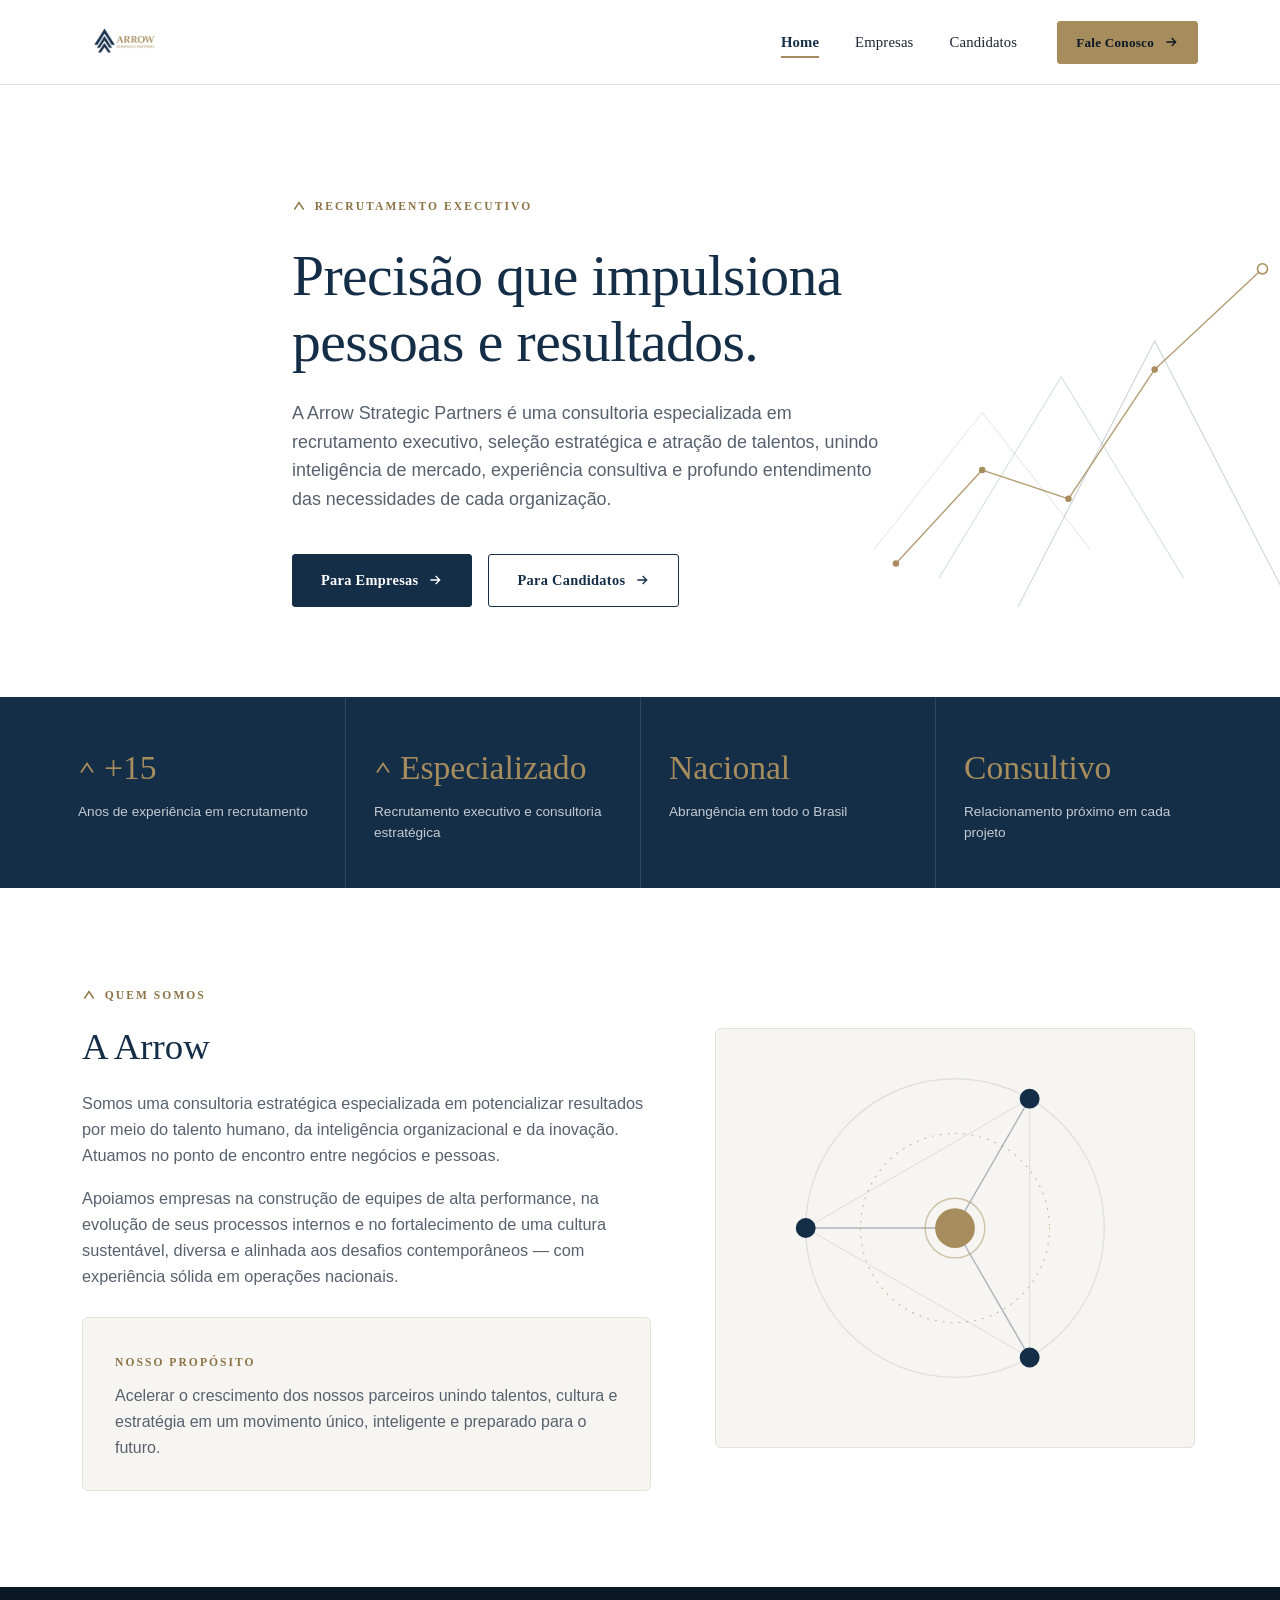
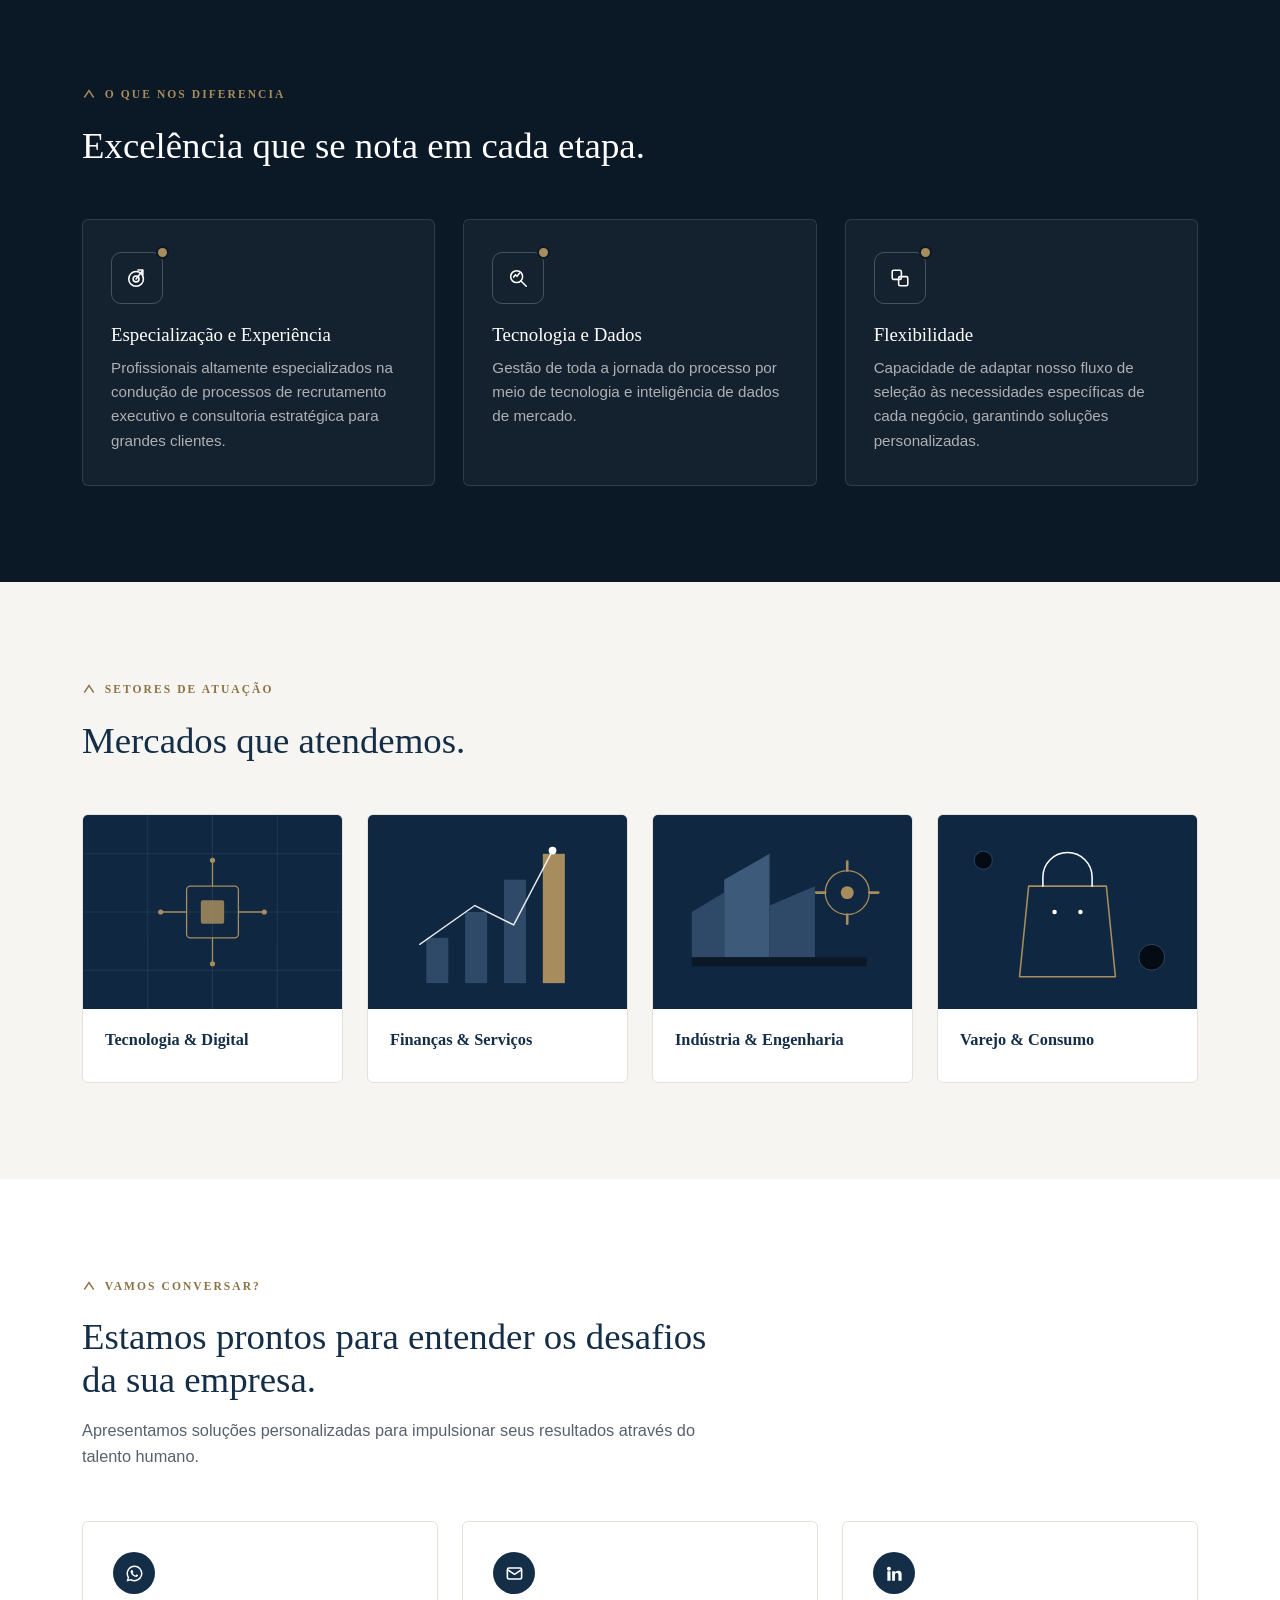
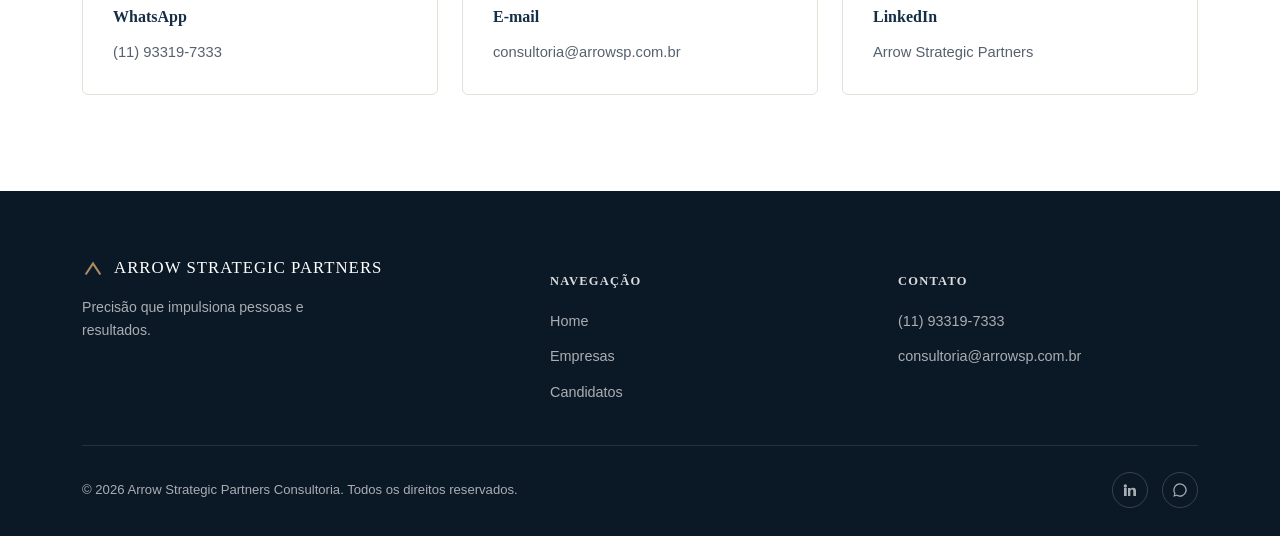
==== commit bda42b4b: "Update index.html" ====
--- a/index.html
+++ b/index.html
@@ -86,7 +86,7 @@
         RECRUTAMENTO EXECUTIVO
       </span>
       <h1>Precisão que impulsiona<br>pessoas e resultados.</h1>
-      <p class="lead">A Arrow Strategic Partners é uma consultoria especializada em recrutamento executivo, seleção estratégica e atração de talentos — unindo inteligência de mercado, experiência consultiva e profundo entendimento das necessidades de cada organização.</p>
+      <p class="lead">A Arrow Strategic Partners é uma consultoria especializada em recrutamento executivo, seleção estratégica e atração de talentos, unindo inteligência de mercado, experiência consultiva e profundo entendimento das necessidades de cada organização.</p>
       <div class="hero-ctas">
         <a class="btn btn-primary" href="empresas.html">
           Para Empresas
@@ -108,8 +108,8 @@
         <div class="stat-label">Anos de experiência em recrutamento</div>
       </div>
       <div class="stat-item">
-        <div class="stat-num"><svg viewBox="0 0 24 24" fill="none" stroke="currentColor" stroke-width="2.4"><path d="M4 18L12 6l8 12"/></svg>+1.000</div>
-        <div class="stat-label">Profissionais conectados ao mercado</div>
+        <div class="stat-num"><svg viewBox="0 0 24 24" fill="none" stroke="currentColor" stroke-width="2.4"><path d="M4 18L12 6l8 12"/></svg>Especializado</div>
+        <div class="stat-label">Recrutamento executivo e consultoria estratégica</div>
       </div>
       <div class="stat-item">
         <div class="stat-num">Nacional</div>
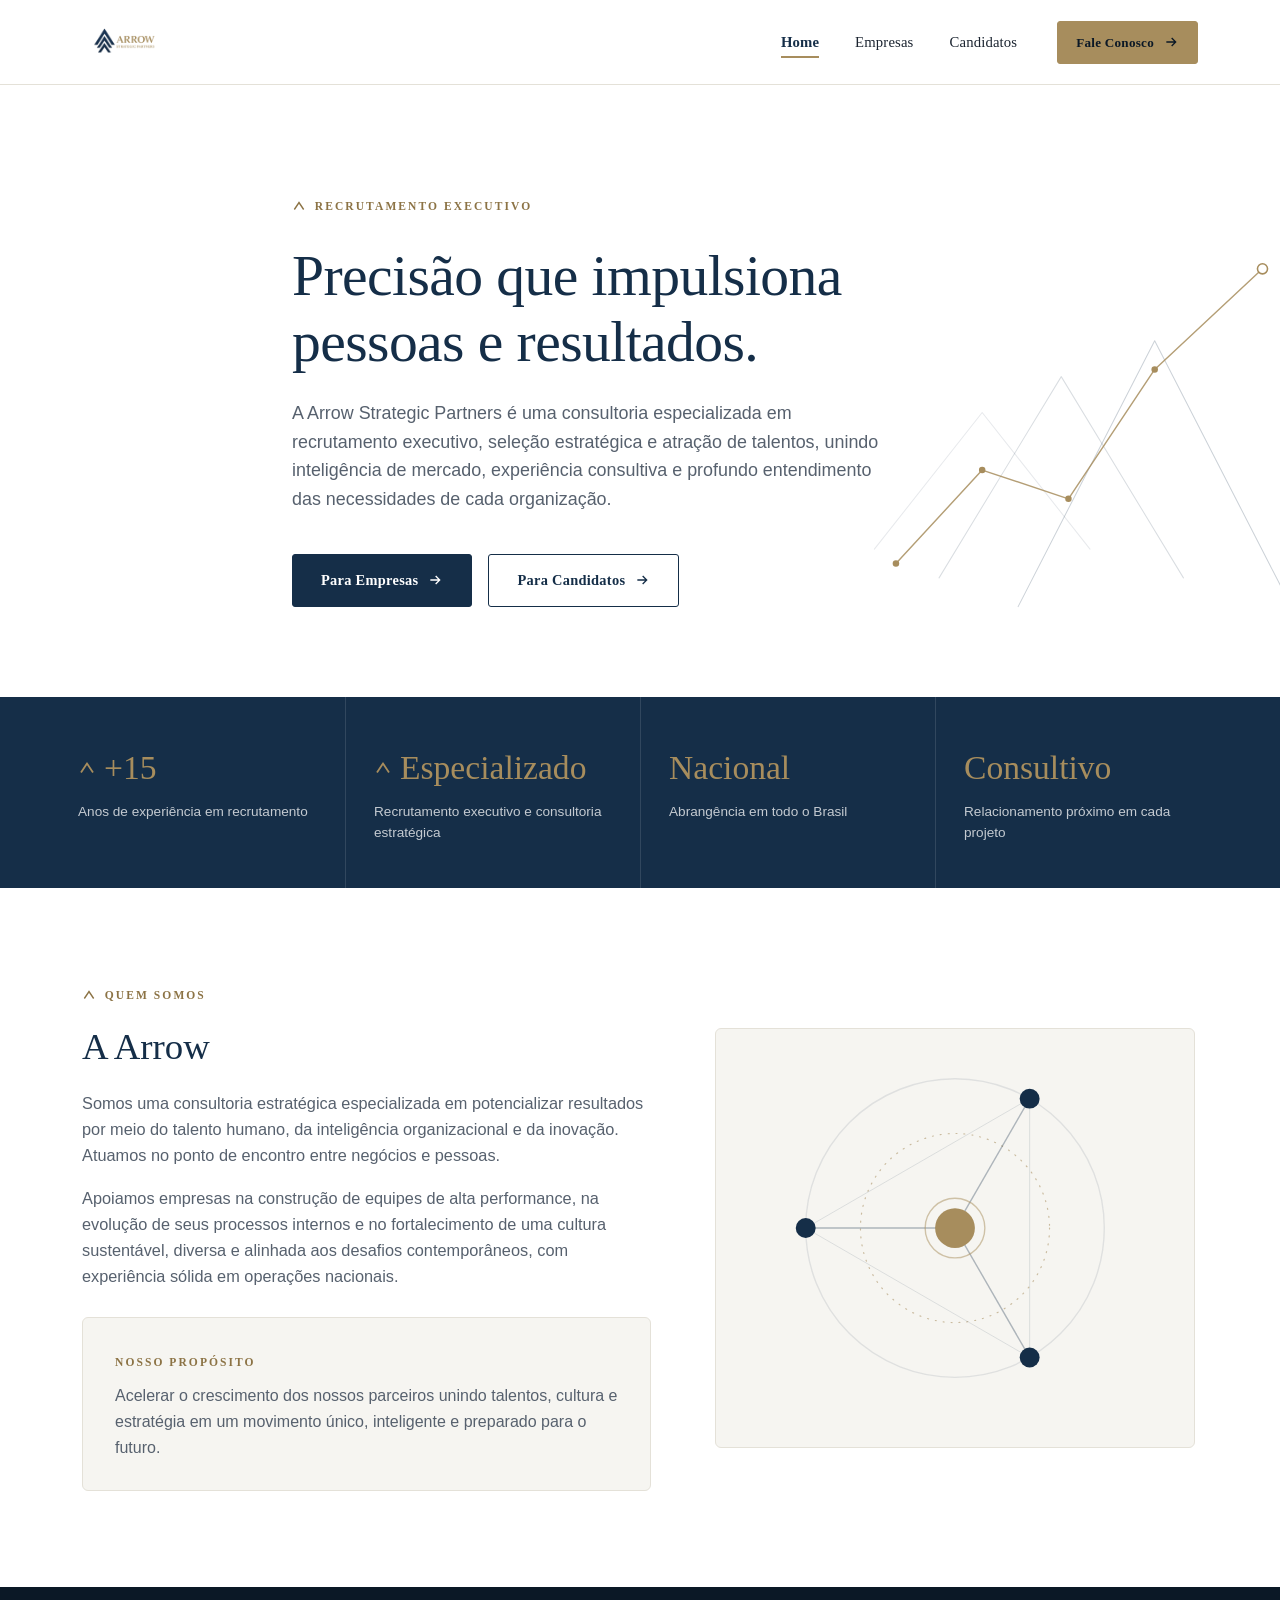
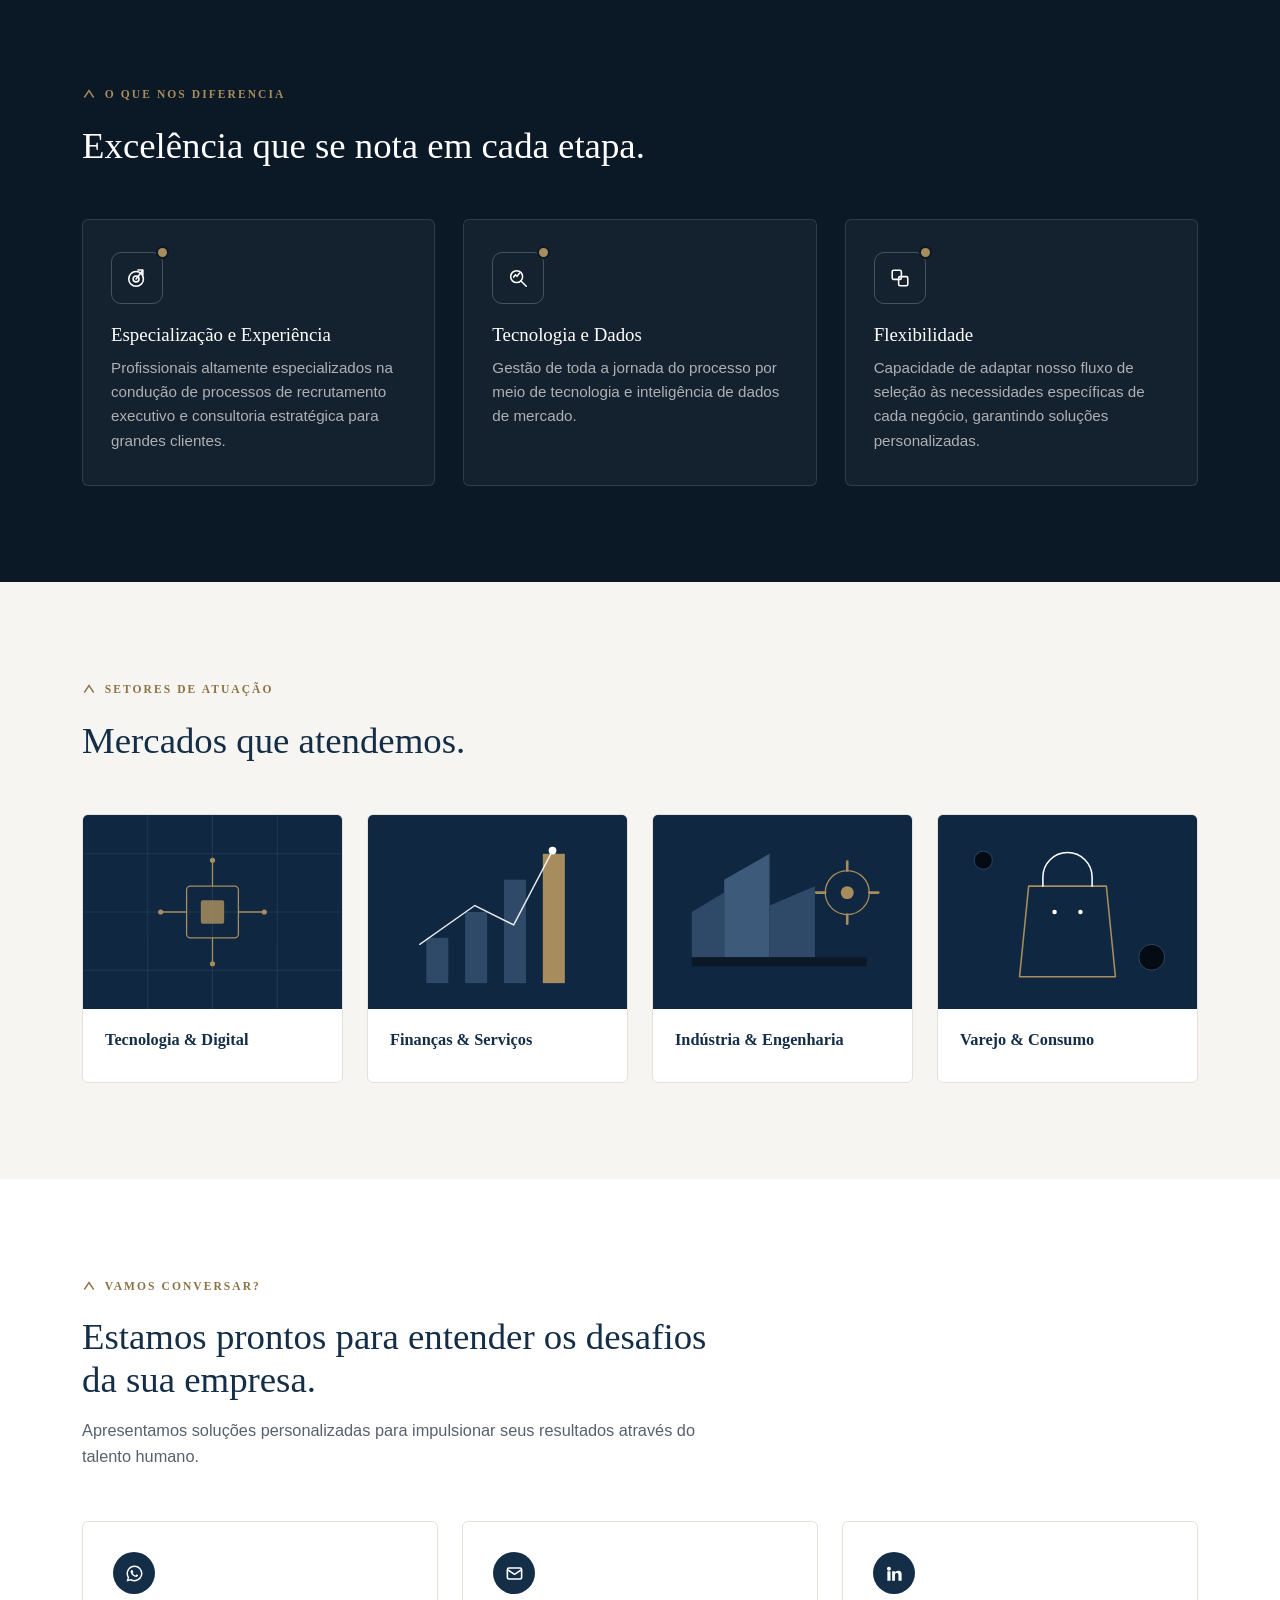
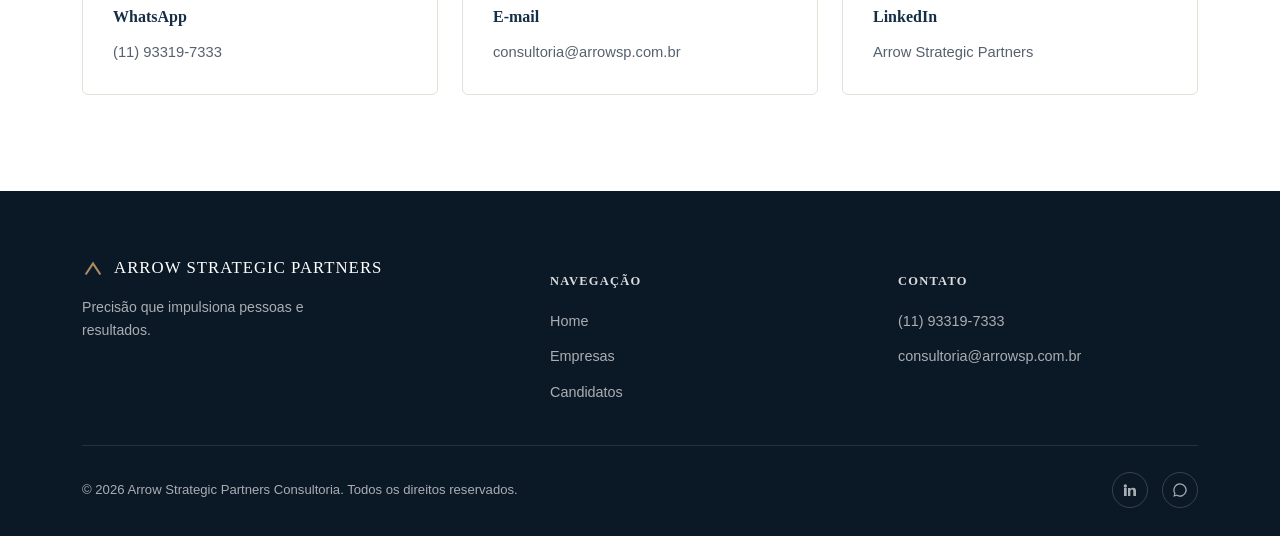
==== commit 9da3d2f1: "Update index.html" ====
--- a/index.html
+++ b/index.html
@@ -131,7 +131,7 @@
         </span>
         <h2>A Arrow</h2>
         <p>Somos uma consultoria estratégica especializada em potencializar resultados por meio do talento humano, da inteligência organizacional e da inovação. Atuamos no ponto de encontro entre negócios e pessoas.</p>
-        <p>Apoiamos empresas na construção de equipes de alta performance, na evolução de seus processos internos e no fortalecimento de uma cultura sustentável, diversa e alinhada aos desafios contemporâneos — com experiência sólida em operações nacionais.</p>
+        <p>Apoiamos empresas na construção de equipes de alta performance, na evolução de seus processos internos e no fortalecimento de uma cultura sustentável, diversa e alinhada aos desafios contemporâneos, com experiência sólida em operações nacionais.</p>
         <div class="purpose-card">
           <span class="eyebrow">NOSSO PROPÓSITO</span>
           <p>Acelerar o crescimento dos nossos parceiros unindo talentos, cultura e estratégia em um movimento único, inteligente e preparado para o futuro.</p>
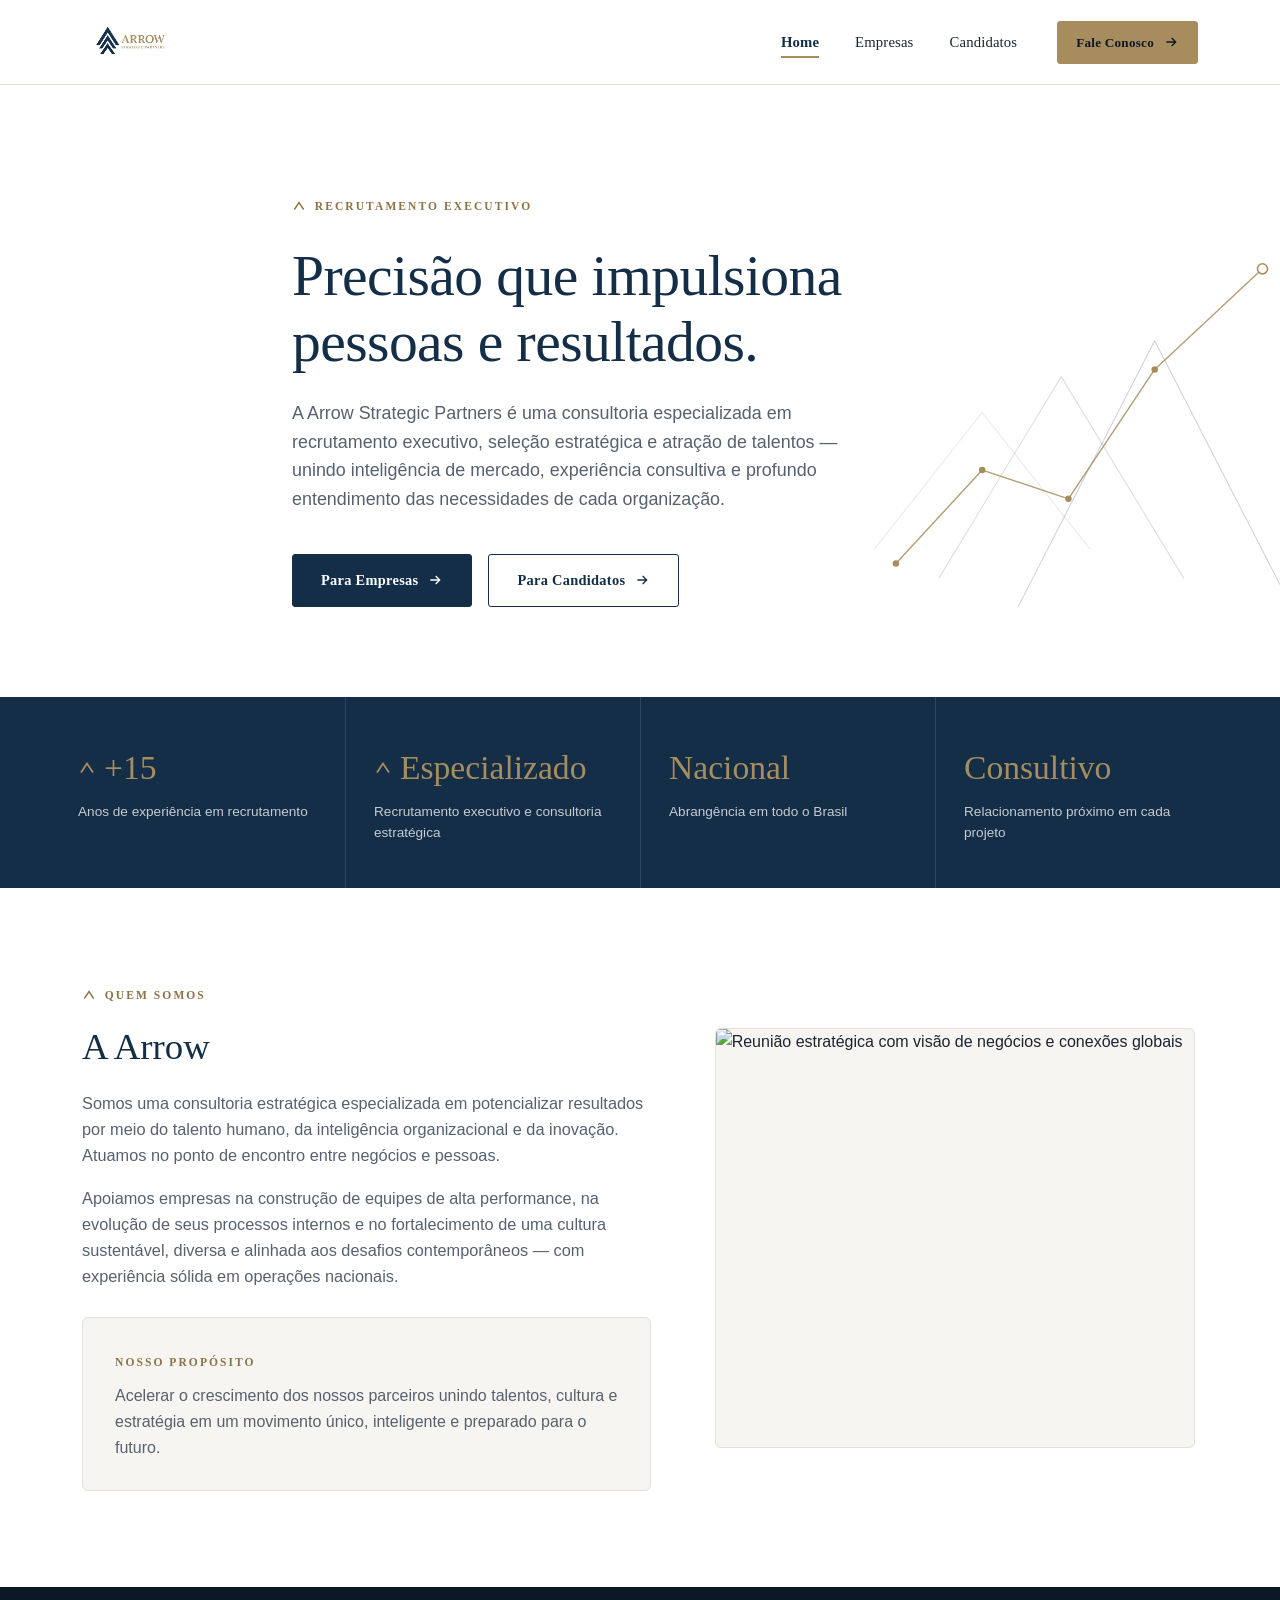
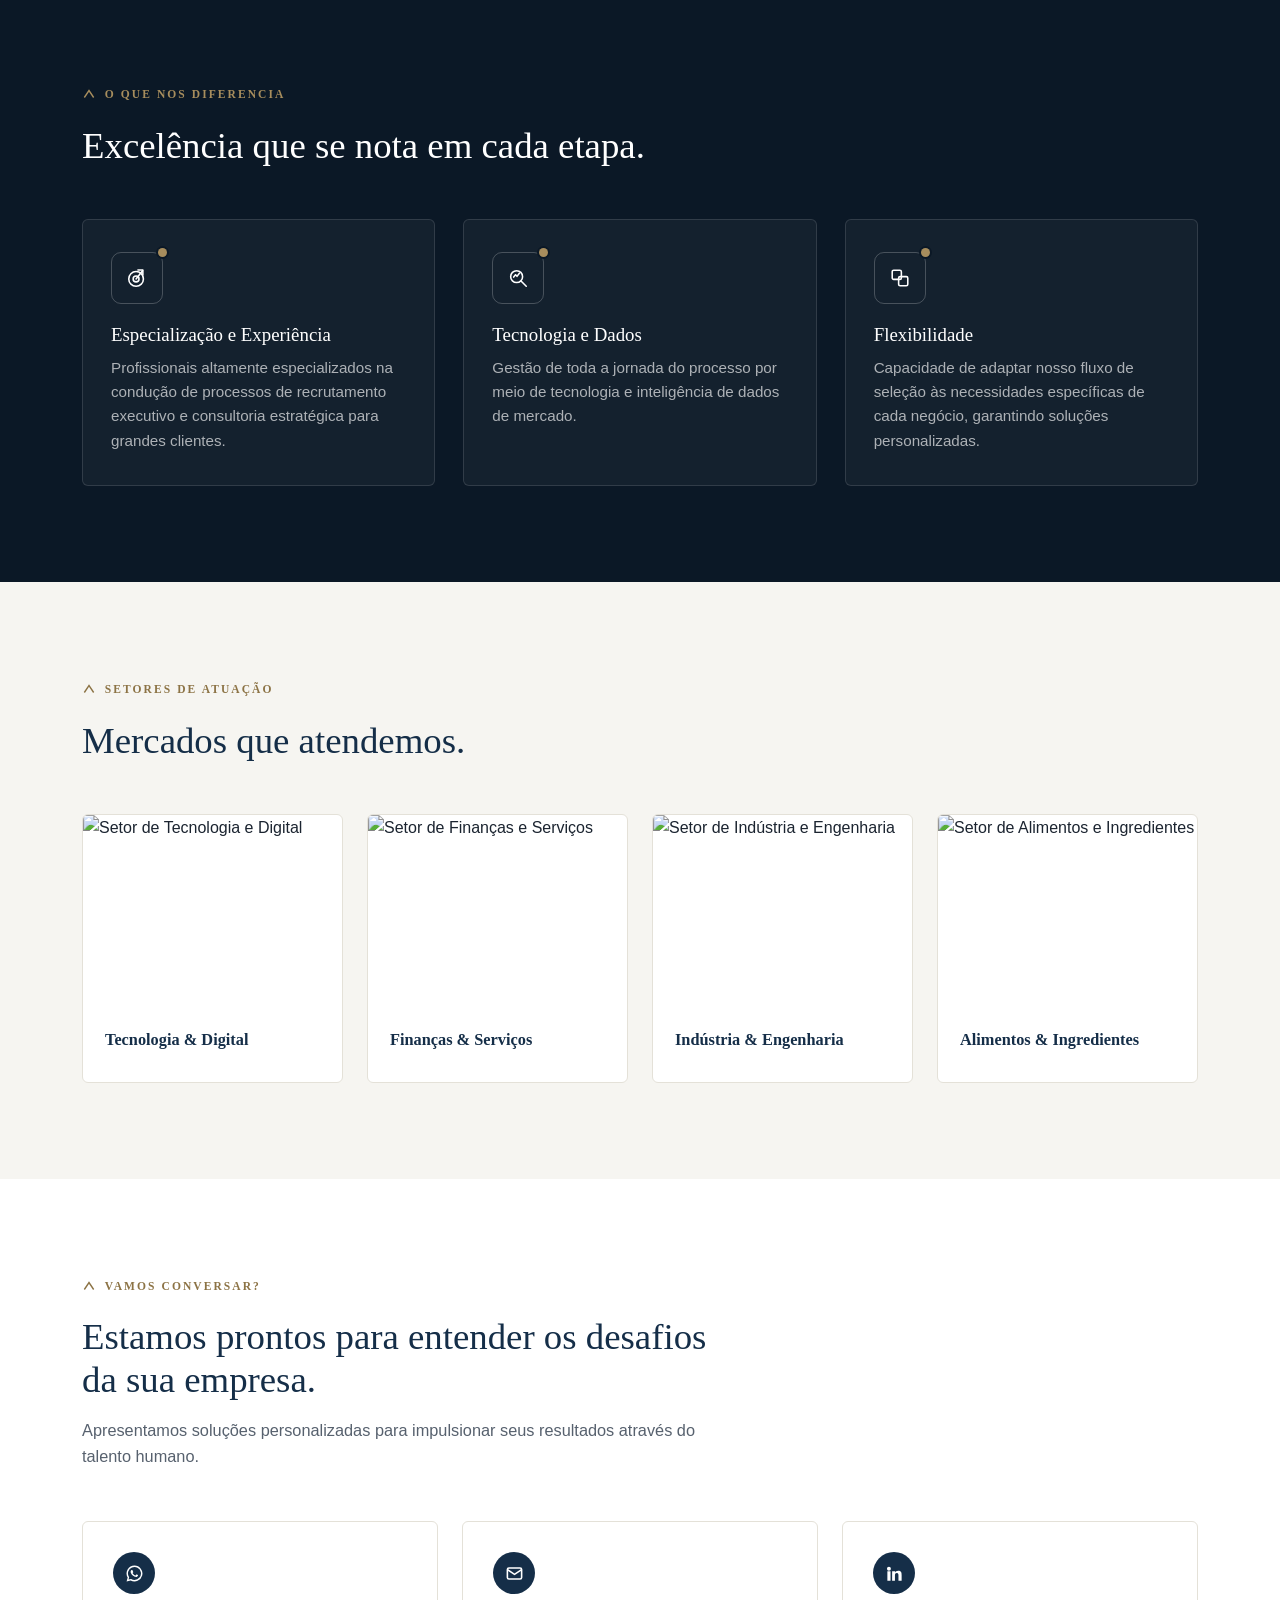
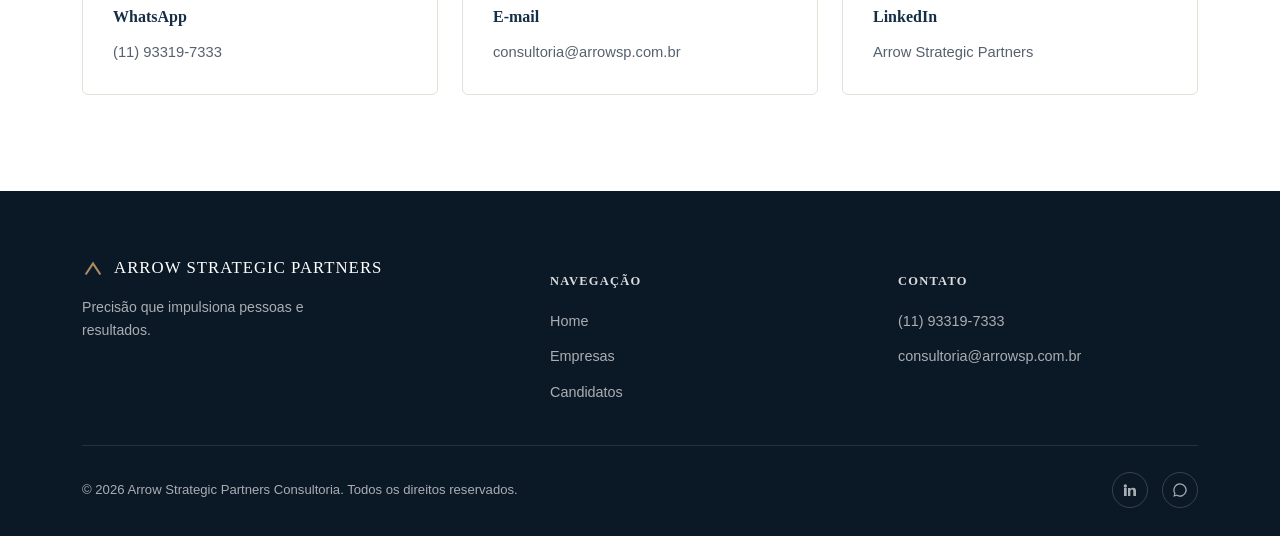
==== commit 7160a0ee: "Add files via upload" ====
--- a/index.html
+++ b/index.html
@@ -56,7 +56,7 @@
 <header class="site-header">
   <div class="header-inner">
     <a class="brand" href="index.html" aria-label="Arrow Strategic Partners — página inicial">
-      <img src="assets/logo.png" alt="Arrow Strategic Partners" width="228" height="152" style="height:56px;width:auto;">
+      <img src="assets/logo.png" alt="Arrow Strategic Partners" width="228" height="152" style="height:64px;width:auto;">
     </a>
     <nav class="main-nav" id="mainNav" aria-label="Navegação principal">
       <ul class="nav-links">
@@ -86,7 +86,7 @@
         RECRUTAMENTO EXECUTIVO
       </span>
       <h1>Precisão que impulsiona<br>pessoas e resultados.</h1>
-      <p class="lead">A Arrow Strategic Partners é uma consultoria especializada em recrutamento executivo, seleção estratégica e atração de talentos, unindo inteligência de mercado, experiência consultiva e profundo entendimento das necessidades de cada organização.</p>
+      <p class="lead">A Arrow Strategic Partners é uma consultoria especializada em recrutamento executivo, seleção estratégica e atração de talentos — unindo inteligência de mercado, experiência consultiva e profundo entendimento das necessidades de cada organização.</p>
       <div class="hero-ctas">
         <a class="btn btn-primary" href="empresas.html">
           Para Empresas
@@ -131,14 +131,14 @@
         </span>
         <h2>A Arrow</h2>
         <p>Somos uma consultoria estratégica especializada em potencializar resultados por meio do talento humano, da inteligência organizacional e da inovação. Atuamos no ponto de encontro entre negócios e pessoas.</p>
-        <p>Apoiamos empresas na construção de equipes de alta performance, na evolução de seus processos internos e no fortalecimento de uma cultura sustentável, diversa e alinhada aos desafios contemporâneos, com experiência sólida em operações nacionais.</p>
+        <p>Apoiamos empresas na construção de equipes de alta performance, na evolução de seus processos internos e no fortalecimento de uma cultura sustentável, diversa e alinhada aos desafios contemporâneos — com experiência sólida em operações nacionais.</p>
         <div class="purpose-card">
           <span class="eyebrow">NOSSO PROPÓSITO</span>
           <p>Acelerar o crescimento dos nossos parceiros unindo talentos, cultura e estratégia em um movimento único, inteligente e preparado para o futuro.</p>
         </div>
       </div>
       <div class="about-media">
-        <img src="assets/img/about-network.svg" alt="Ilustração representando a conexão entre talentos e organizações" width="480" height="420">
+        <img src="assets/img/sobre.jpg" alt="Reunião estratégica com visão de negócios e conexões globais" width="480" height="420">
       </div>
     </div>
   </section>
@@ -189,20 +189,20 @@
       </div>
       <div class="cards-4">
         <div class="sector-card">
-          <div class="sector-media"><img src="assets/img/sector-tecnologia.svg" alt="Setor de Tecnologia e Digital" width="400" height="300" loading="lazy"></div>
+          <div class="sector-media"><img src="assets/img/tecnologia.jpg" alt="Setor de Tecnologia e Digital" width="400" height="300" loading="lazy"></div>
           <div class="sector-body"><h3>Tecnologia &amp; Digital</h3></div>
         </div>
         <div class="sector-card">
-          <div class="sector-media"><img src="assets/img/sector-financas.svg" alt="Setor de Finanças e Serviços" width="400" height="300" loading="lazy"></div>
+          <div class="sector-media"><img src="assets/img/financas.jpg" alt="Setor de Finanças e Serviços" width="400" height="300" loading="lazy"></div>
           <div class="sector-body"><h3>Finanças &amp; Serviços</h3></div>
         </div>
         <div class="sector-card">
-          <div class="sector-media"><img src="assets/img/sector-industria.svg" alt="Setor de Indústria e Engenharia" width="400" height="300" loading="lazy"></div>
+          <div class="sector-media"><img src="assets/img/industria.jpg" alt="Setor de Indústria e Engenharia" width="400" height="300" loading="lazy"></div>
           <div class="sector-body"><h3>Indústria &amp; Engenharia</h3></div>
         </div>
         <div class="sector-card">
-          <div class="sector-media"><img src="assets/img/sector-varejo.svg" alt="Setor de Varejo e Consumo" width="400" height="300" loading="lazy"></div>
-          <div class="sector-body"><h3>Varejo &amp; Consumo</h3></div>
+          <div class="sector-media"><img src="assets/img/food-ingredientes.jpg" alt="Setor de Alimentos e Ingredientes" width="400" height="300" loading="lazy"></div>
+          <div class="sector-body"><h3>Alimentos &amp; Ingredientes</h3></div>
         </div>
       </div>
     </div>
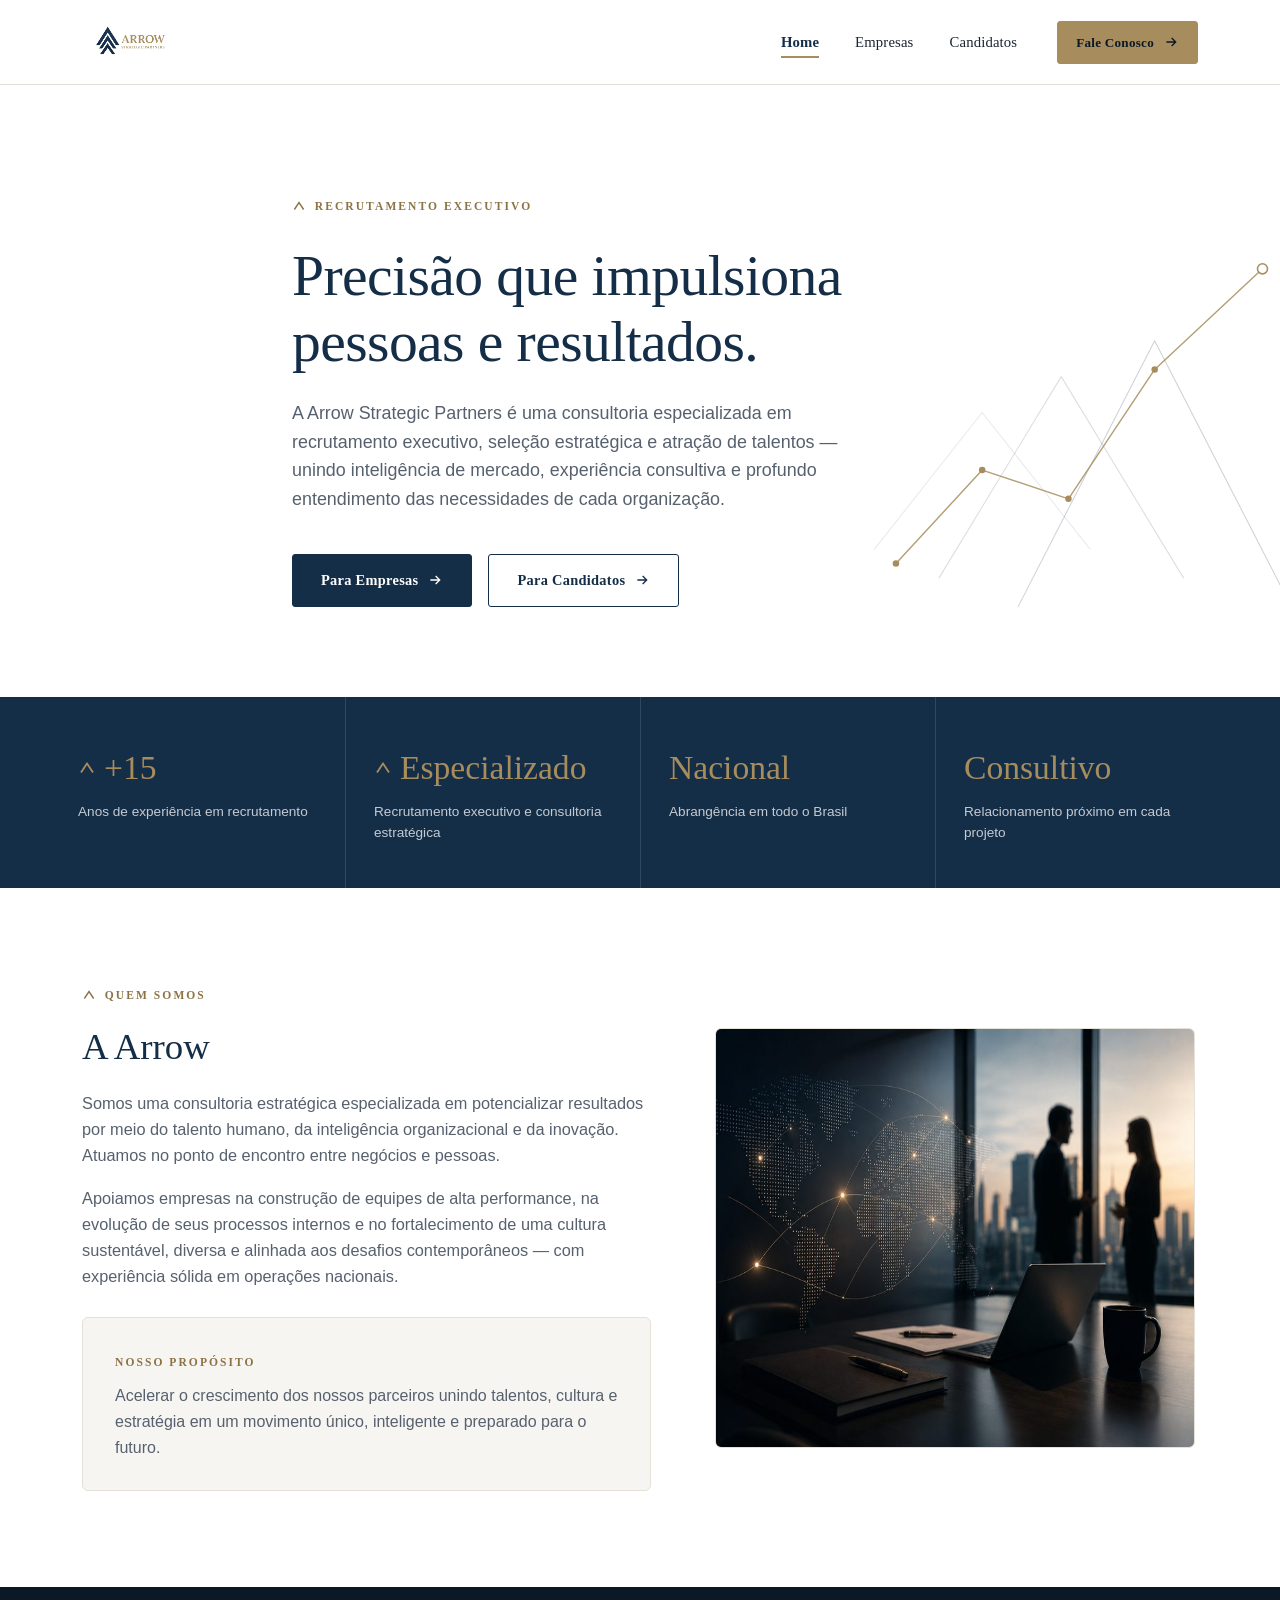
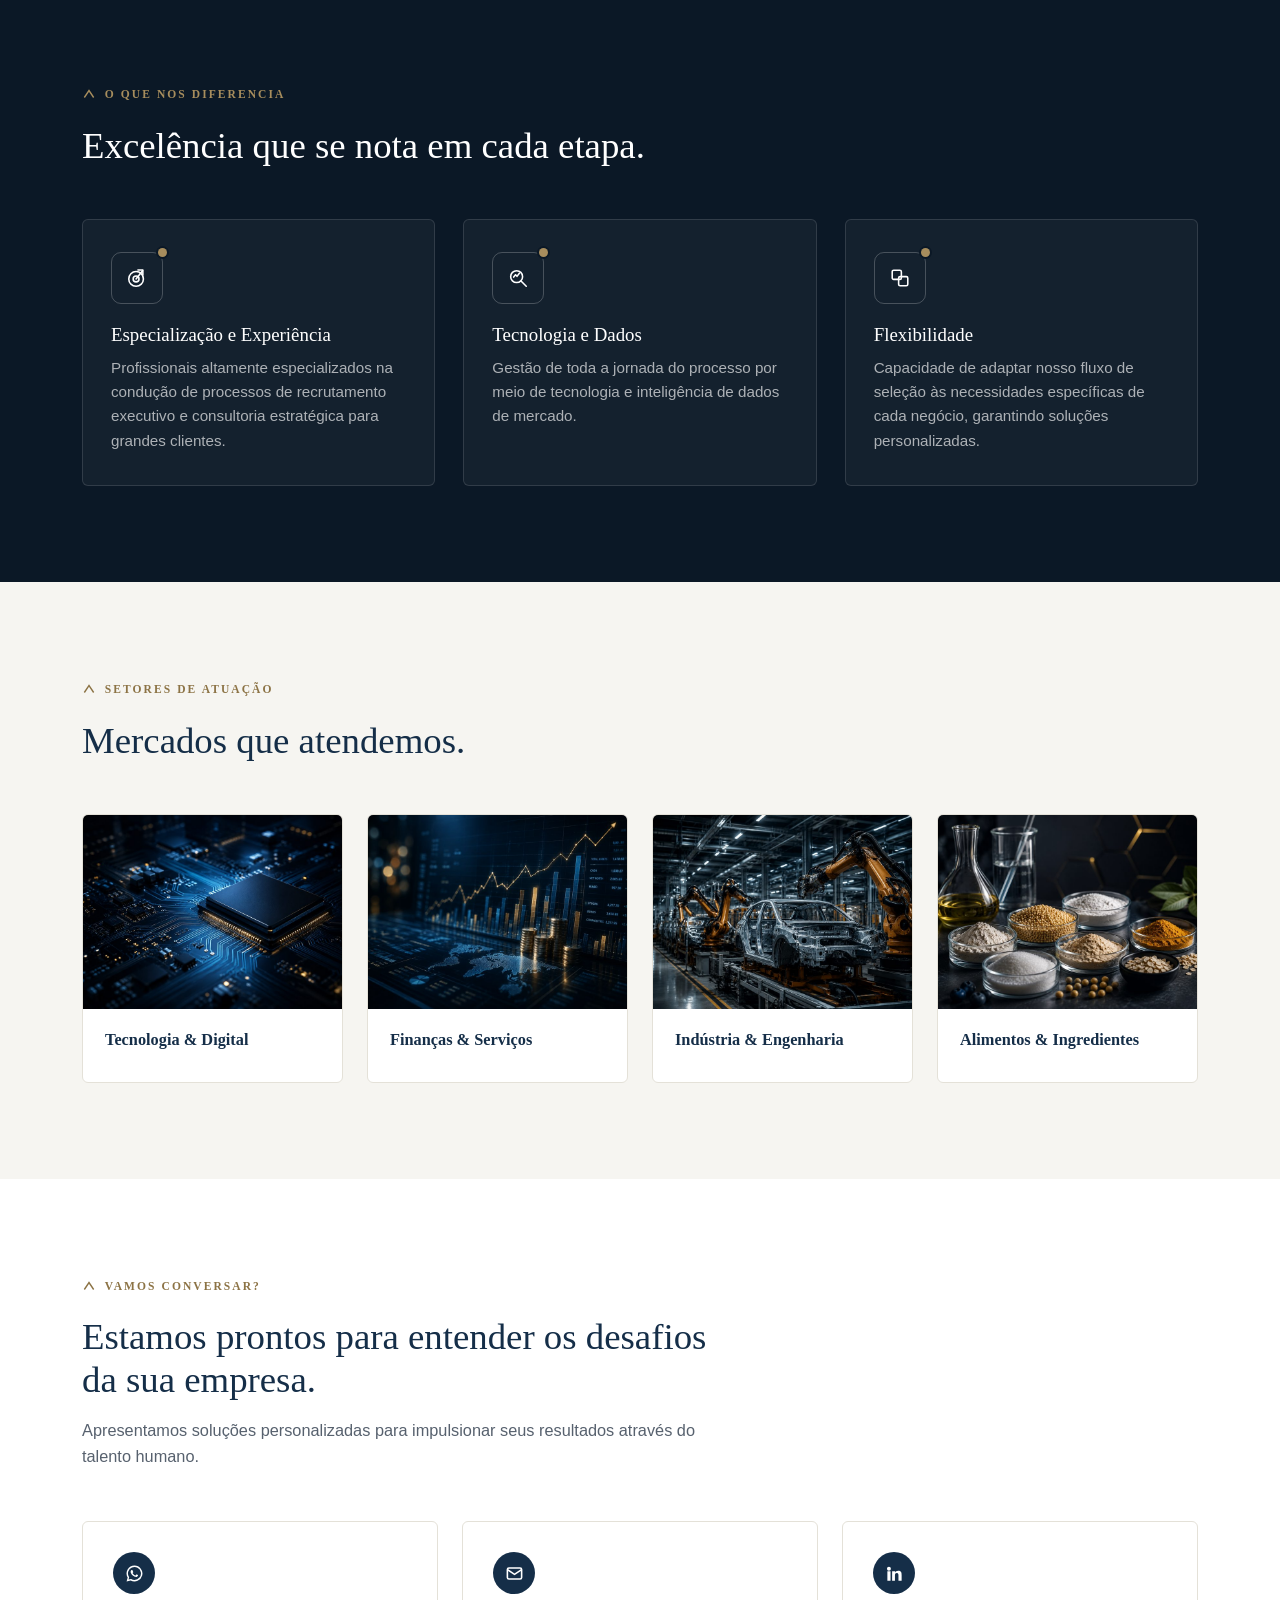
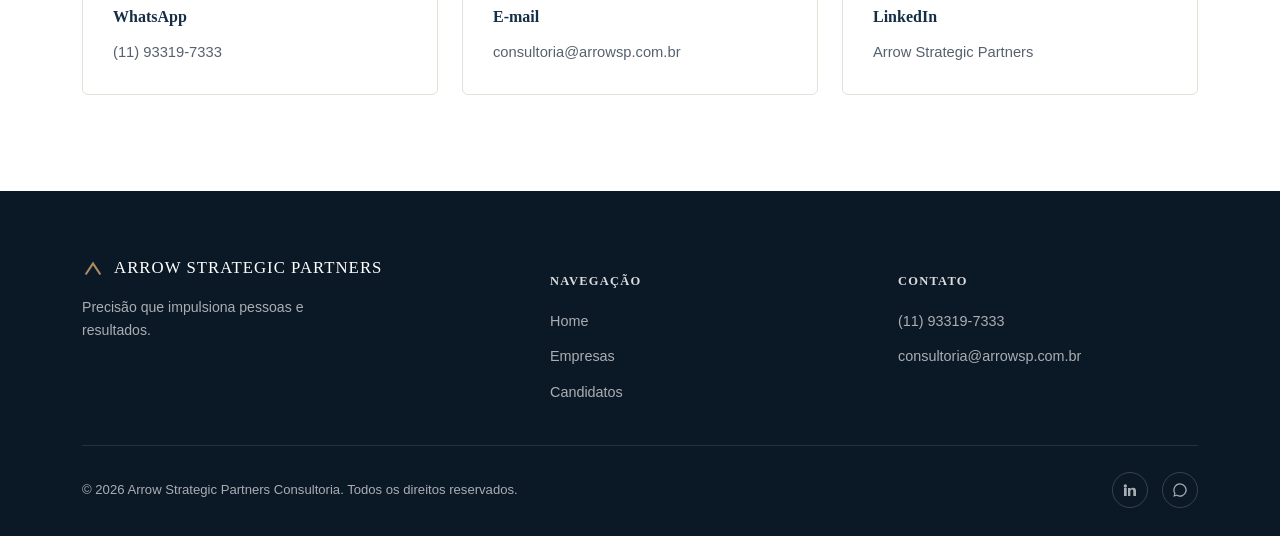
==== commit 8ed4208e: "Add files via upload" ====
--- a/index.html
+++ b/index.html
@@ -138,7 +138,7 @@
         </div>
       </div>
       <div class="about-media">
-        <img src="assets/img/sobre.jpg" alt="Reunião estratégica com visão de negócios e conexões globais" width="480" height="420">
+        <img src="assets/img/sobre.jpg" alt="Sala de reunião executiva com vista para a cidade, simbolizando estratégia e alto nível de negócio" width="480" height="420">
       </div>
     </div>
   </section>
--- a/css/style.css
+++ b/css/style.css
@@ -87,7 +87,7 @@
   height:84px;
 }
 .brand{display:flex;align-items:center;text-decoration:none;}
-.brand img{height:56px;width:auto;}
+.brand img{height:64px;width:auto;}
 nav.main-nav{display:flex;align-items:center;gap:40px;}
 .nav-links{display:flex;gap:36px;list-style:none;margin:0;padding:0;}
 .nav-links a{
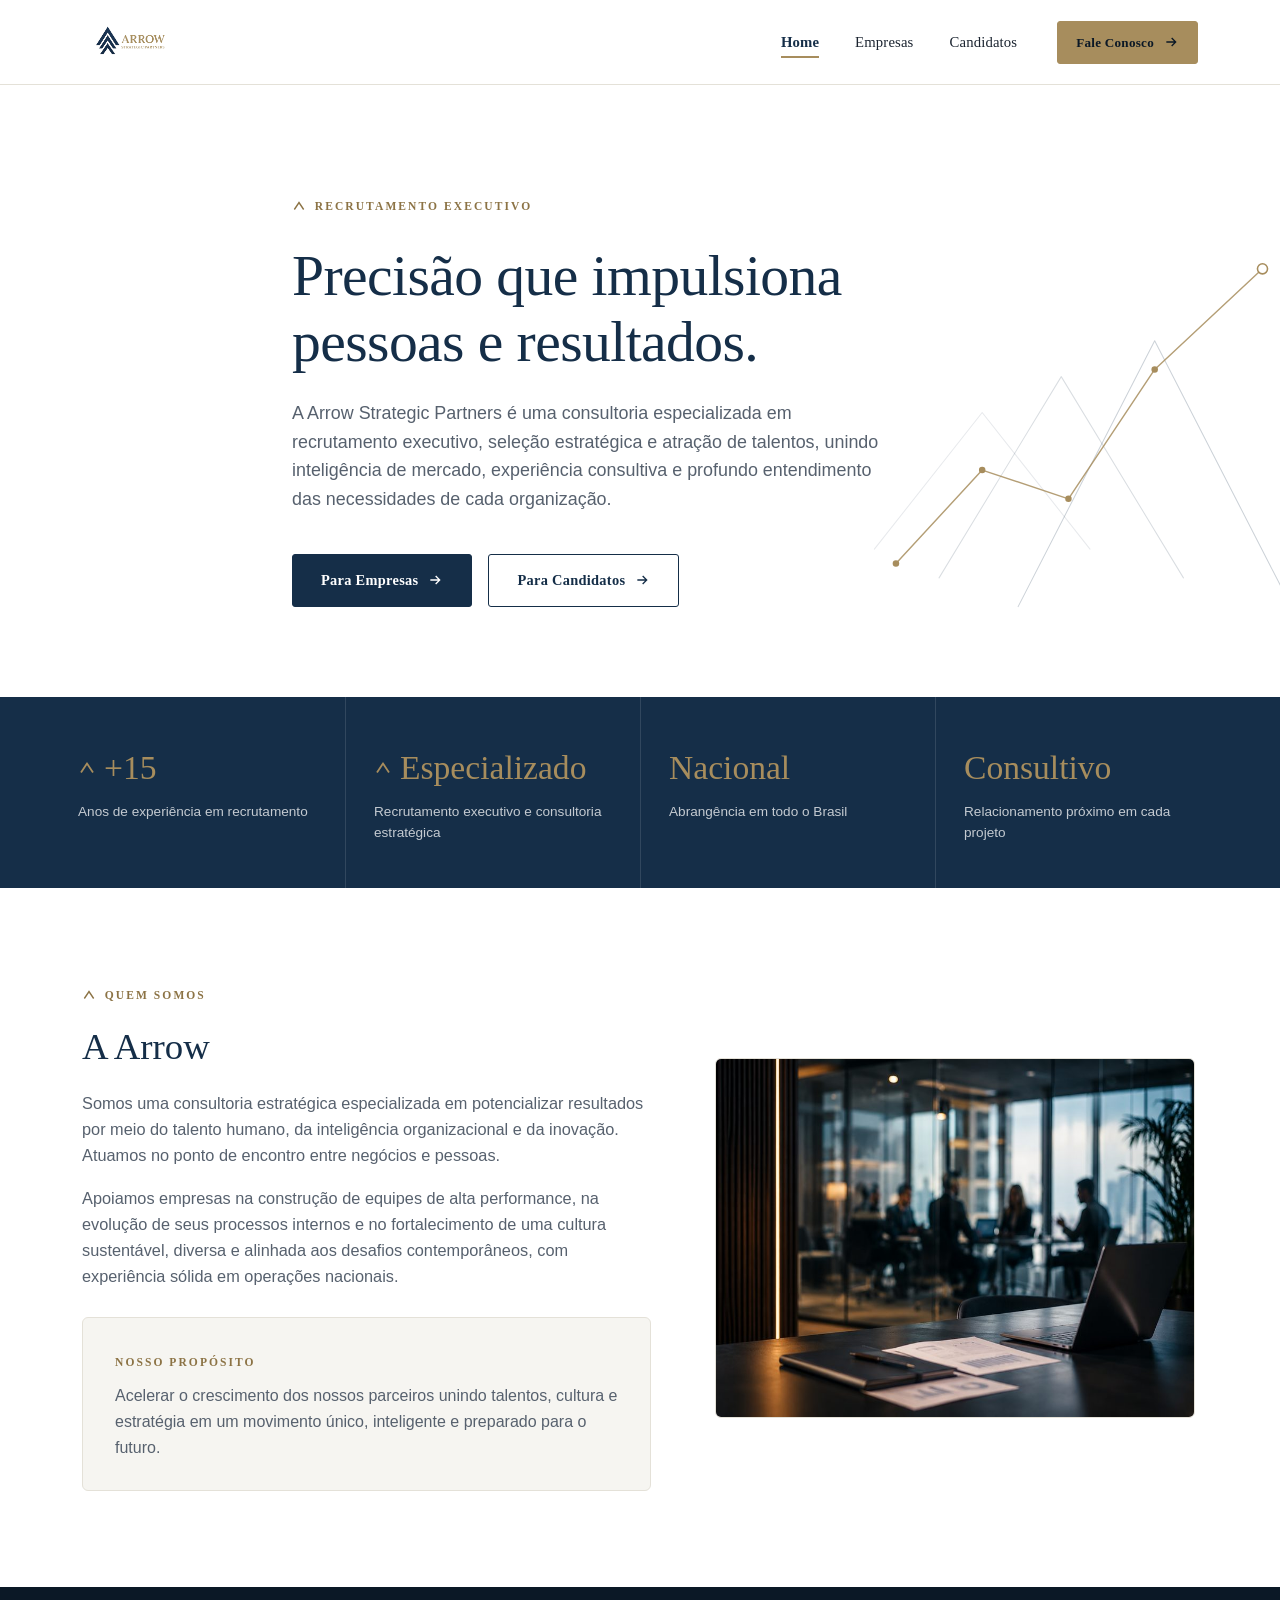
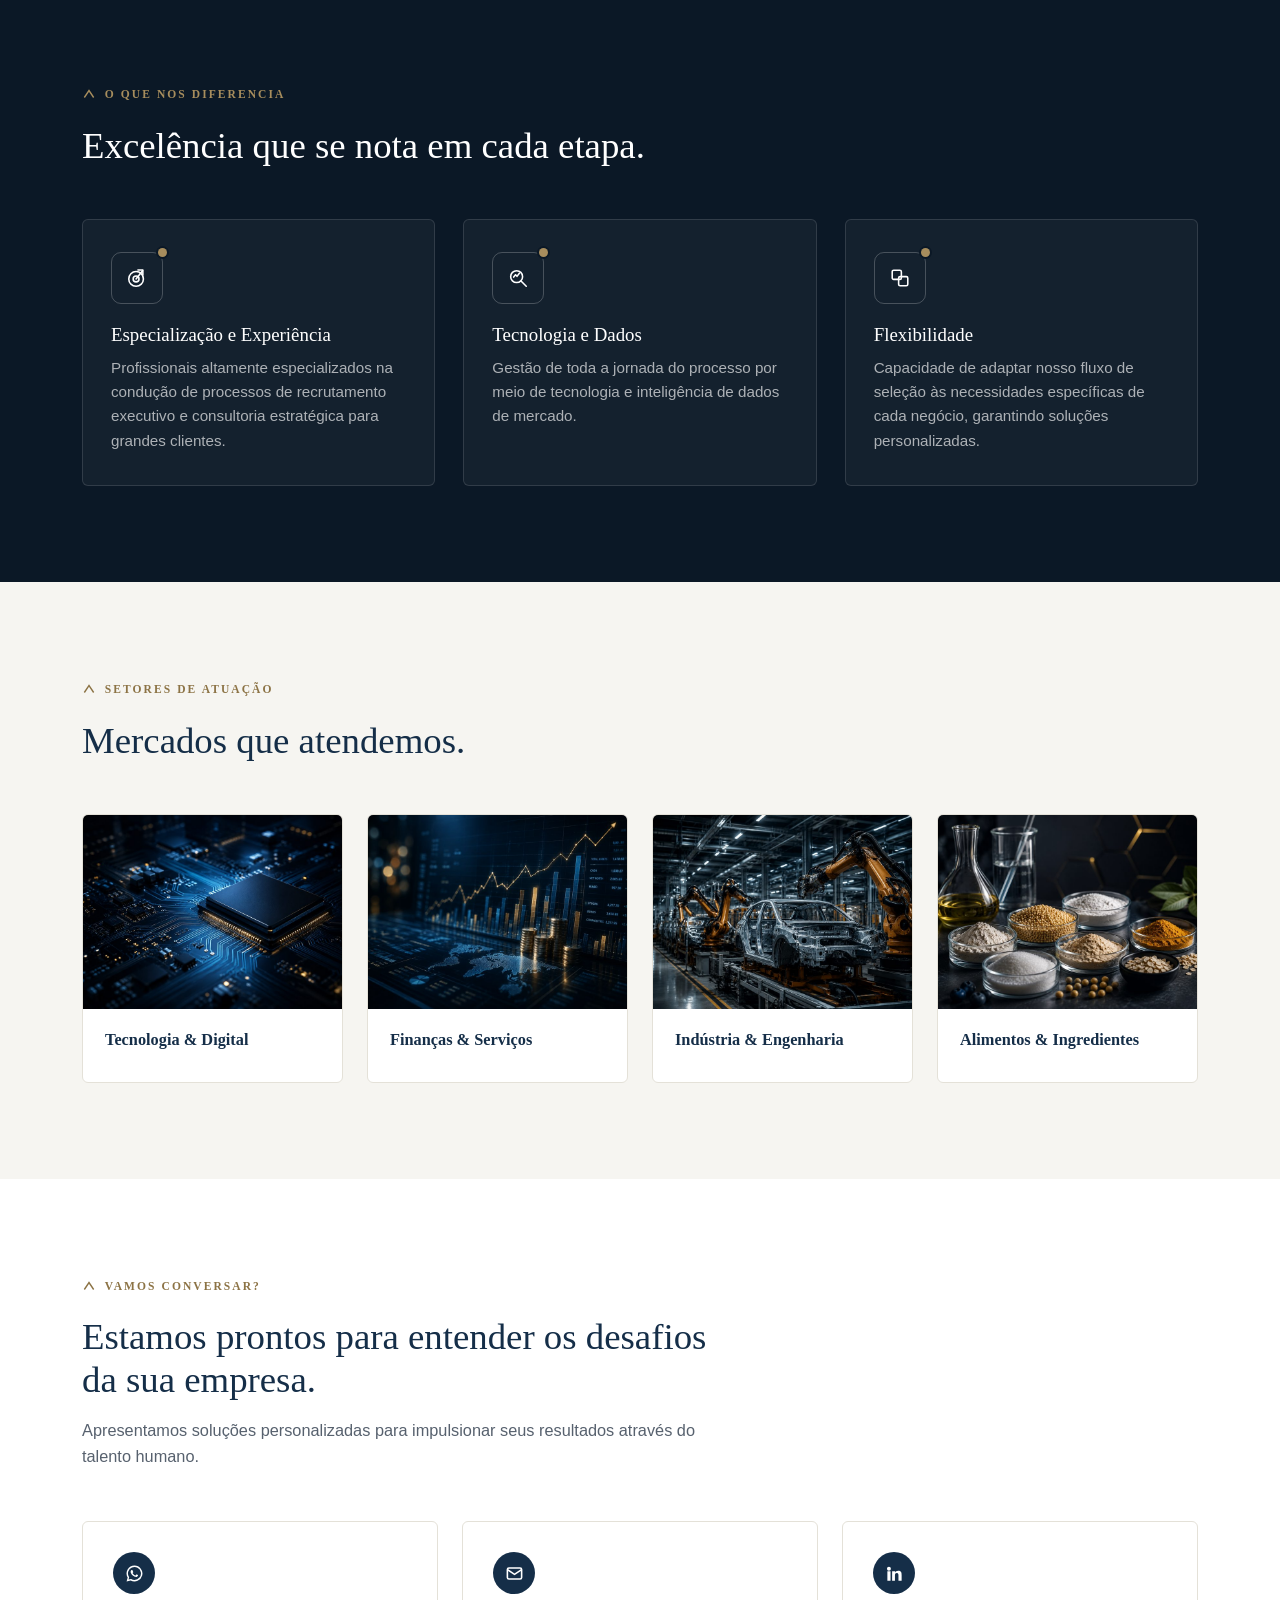
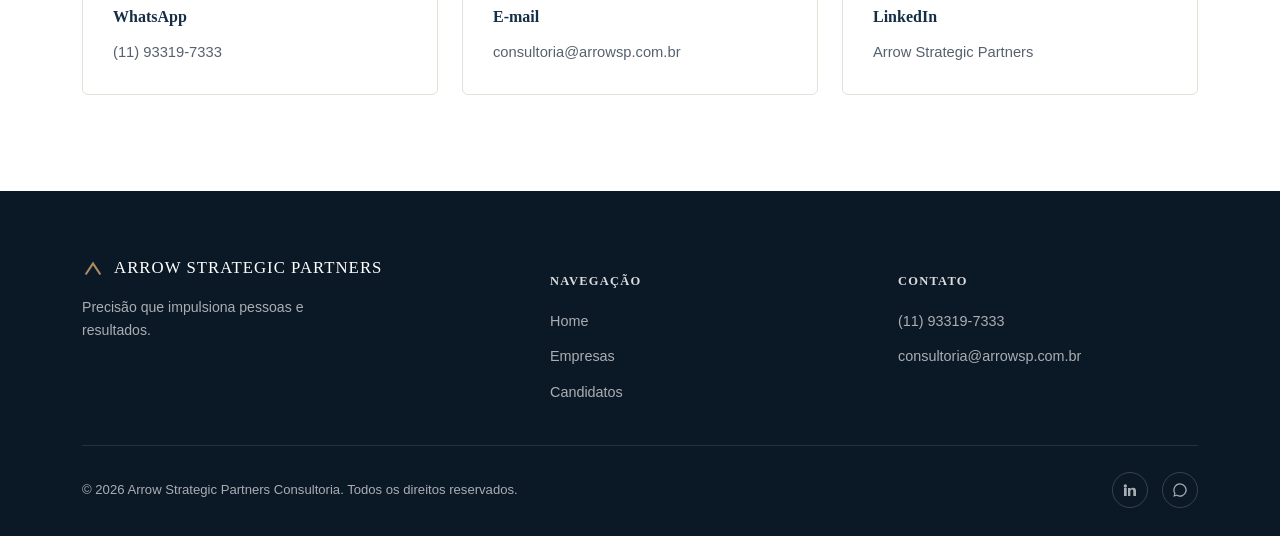
==== commit 916dc1d3: "Add files via upload" ====
--- a/index.html
+++ b/index.html
@@ -86,7 +86,7 @@
         RECRUTAMENTO EXECUTIVO
       </span>
       <h1>Precisão que impulsiona<br>pessoas e resultados.</h1>
-      <p class="lead">A Arrow Strategic Partners é uma consultoria especializada em recrutamento executivo, seleção estratégica e atração de talentos — unindo inteligência de mercado, experiência consultiva e profundo entendimento das necessidades de cada organização.</p>
+      <p class="lead">A Arrow Strategic Partners é uma consultoria especializada em recrutamento executivo, seleção estratégica e atração de talentos, unindo inteligência de mercado, experiência consultiva e profundo entendimento das necessidades de cada organização.</p>
       <div class="hero-ctas">
         <a class="btn btn-primary" href="empresas.html">
           Para Empresas
@@ -131,14 +131,14 @@
         </span>
         <h2>A Arrow</h2>
         <p>Somos uma consultoria estratégica especializada em potencializar resultados por meio do talento humano, da inteligência organizacional e da inovação. Atuamos no ponto de encontro entre negócios e pessoas.</p>
-        <p>Apoiamos empresas na construção de equipes de alta performance, na evolução de seus processos internos e no fortalecimento de uma cultura sustentável, diversa e alinhada aos desafios contemporâneos — com experiência sólida em operações nacionais.</p>
+        <p>Apoiamos empresas na construção de equipes de alta performance, na evolução de seus processos internos e no fortalecimento de uma cultura sustentável, diversa e alinhada aos desafios contemporâneos, com experiência sólida em operações nacionais.</p>
         <div class="purpose-card">
           <span class="eyebrow">NOSSO PROPÓSITO</span>
           <p>Acelerar o crescimento dos nossos parceiros unindo talentos, cultura e estratégia em um movimento único, inteligente e preparado para o futuro.</p>
         </div>
       </div>
       <div class="about-media">
-        <img src="assets/img/sobre.jpg" alt="Sala de reunião executiva com vista para a cidade, simbolizando estratégia e alto nível de negócio" width="480" height="420">
+        <img src="assets/img/sobre.jpg" alt="Sala de reunião executiva com vista para a cidade, simbolizando estratégia e alto nível de negócio" width="480" height="360">
       </div>
     </div>
   </section>
